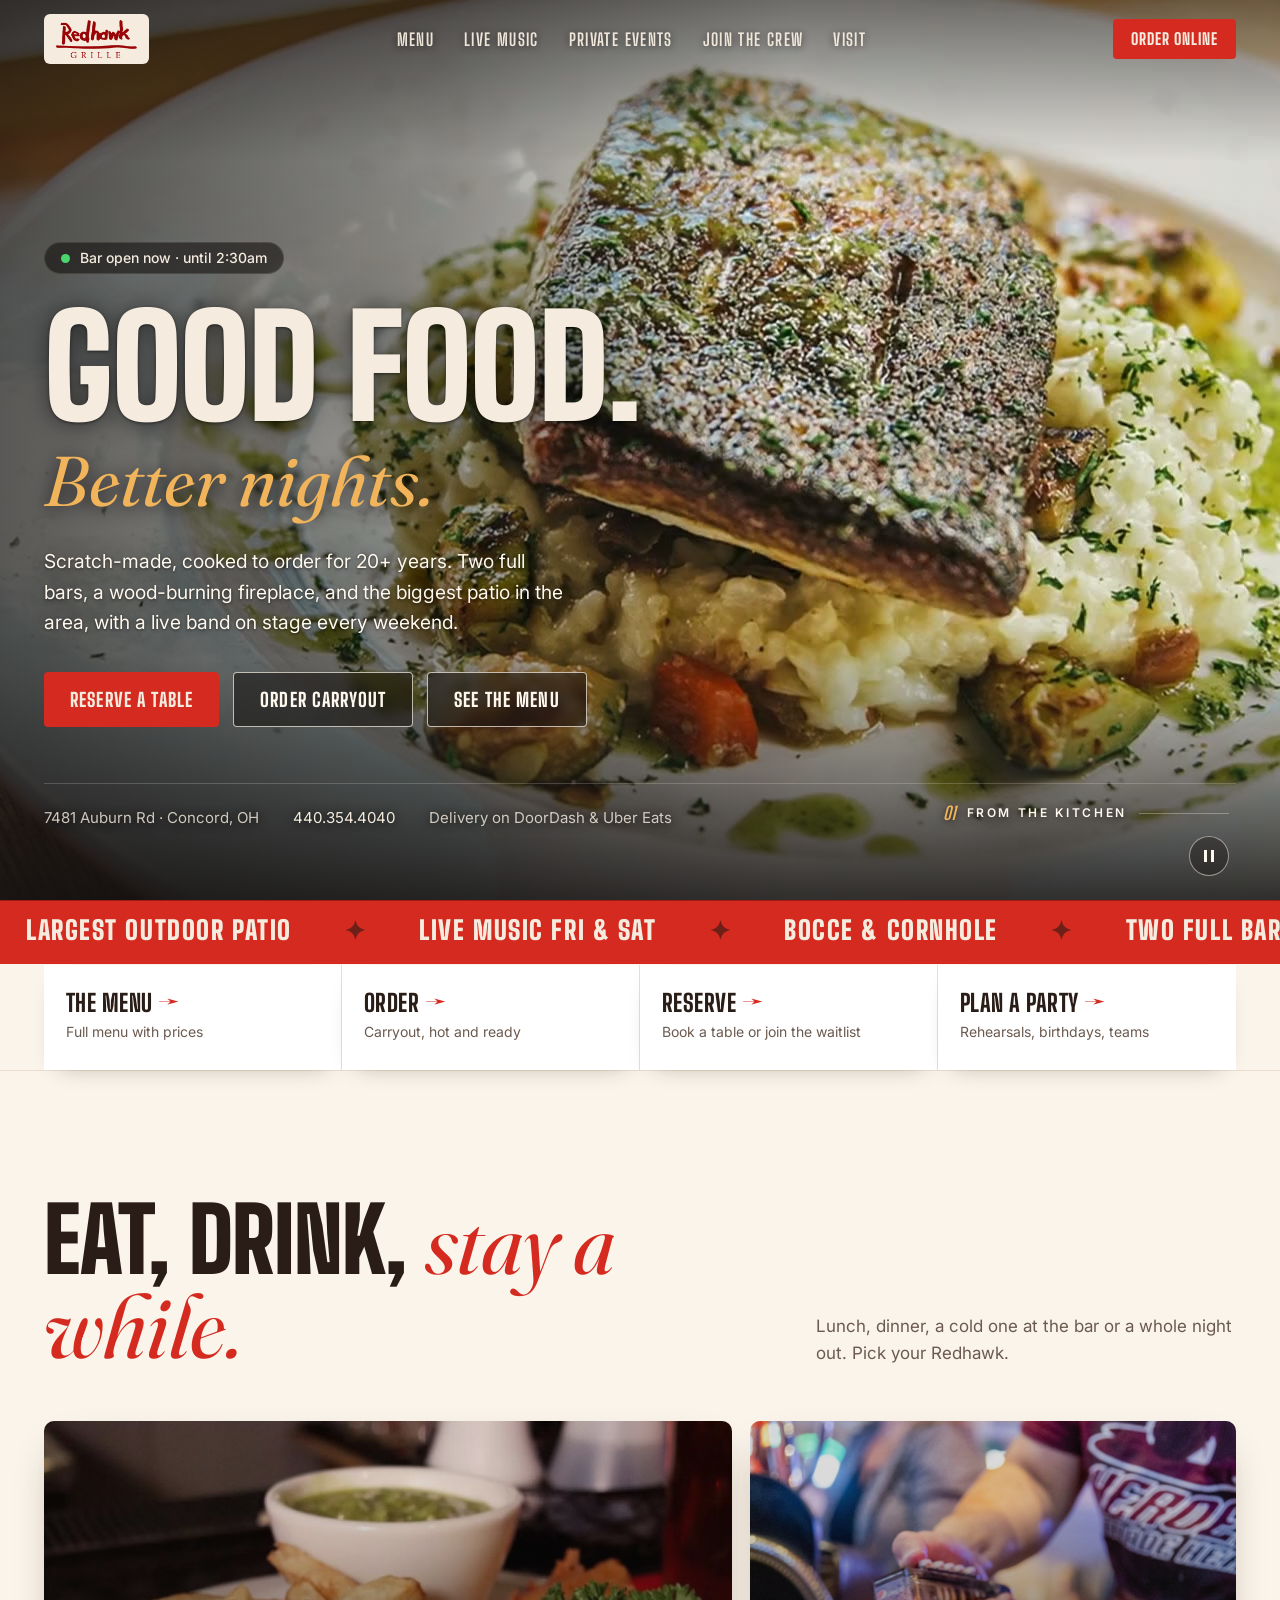
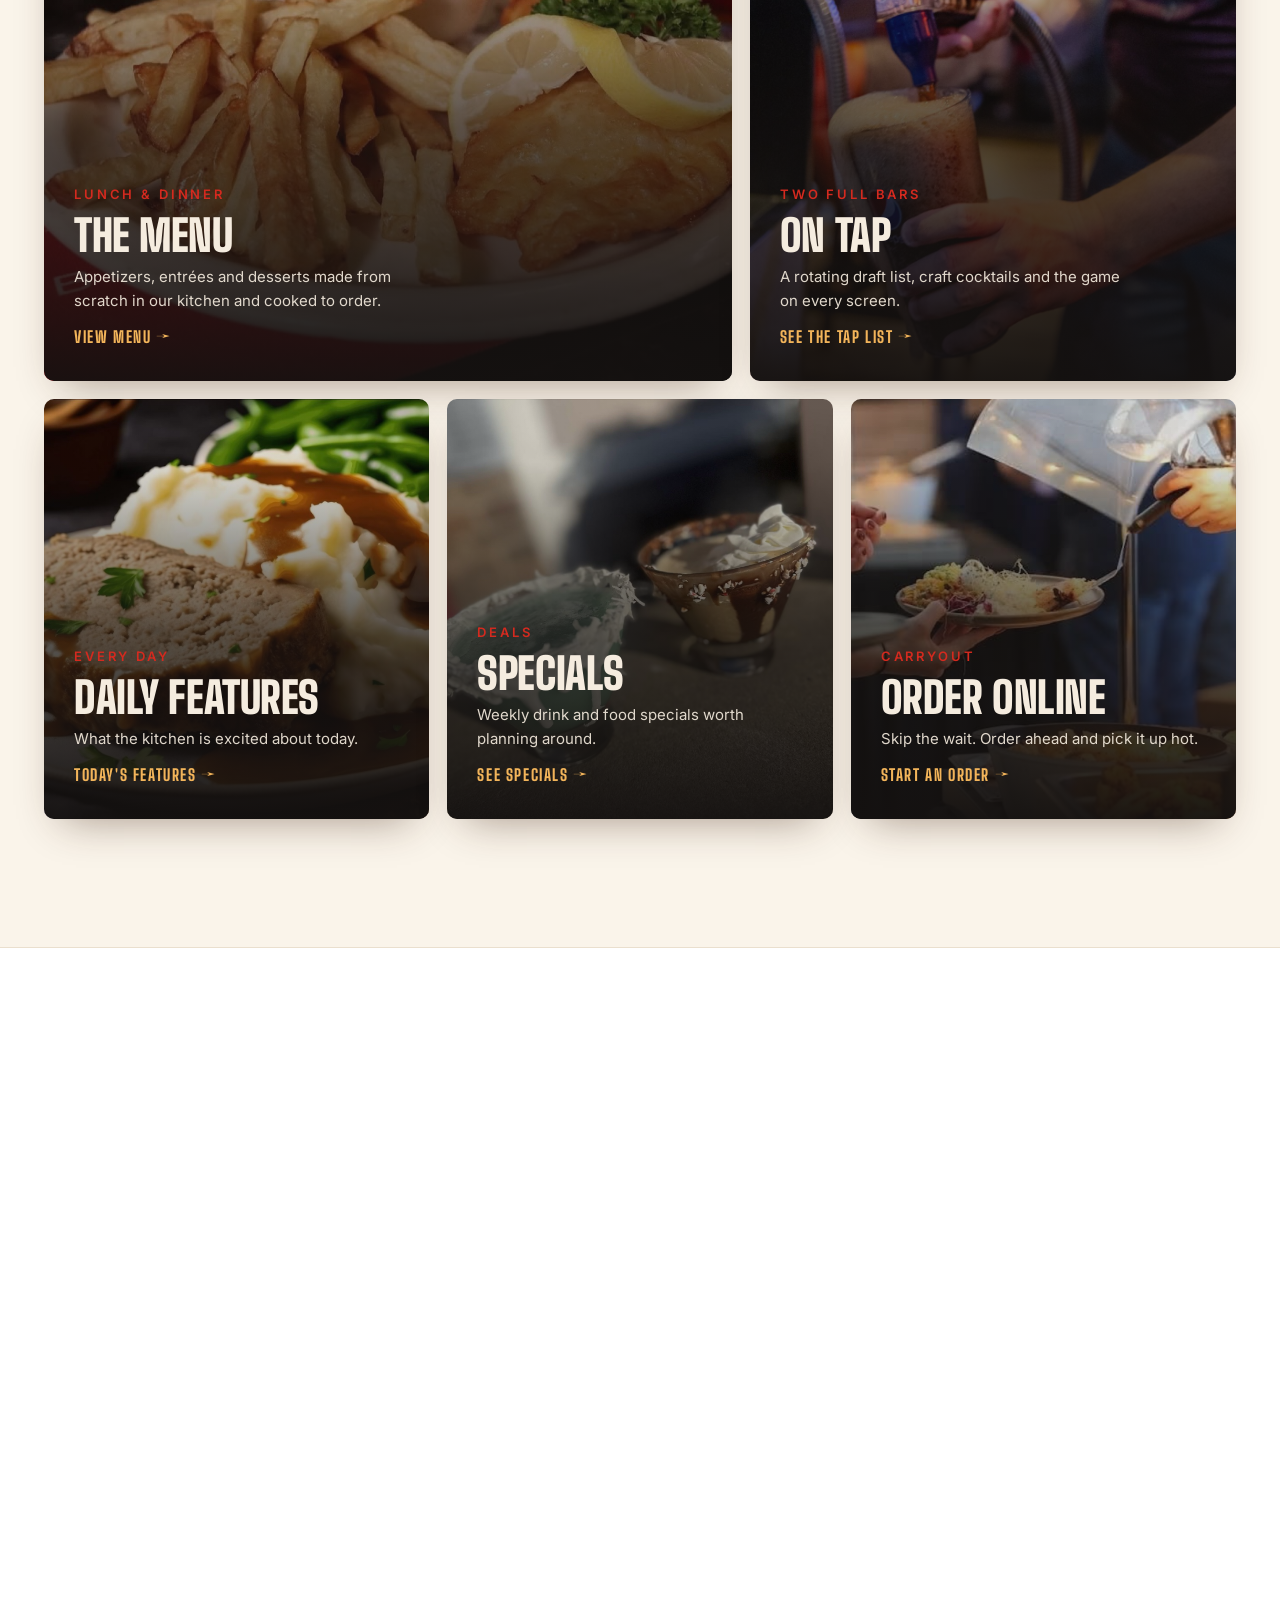
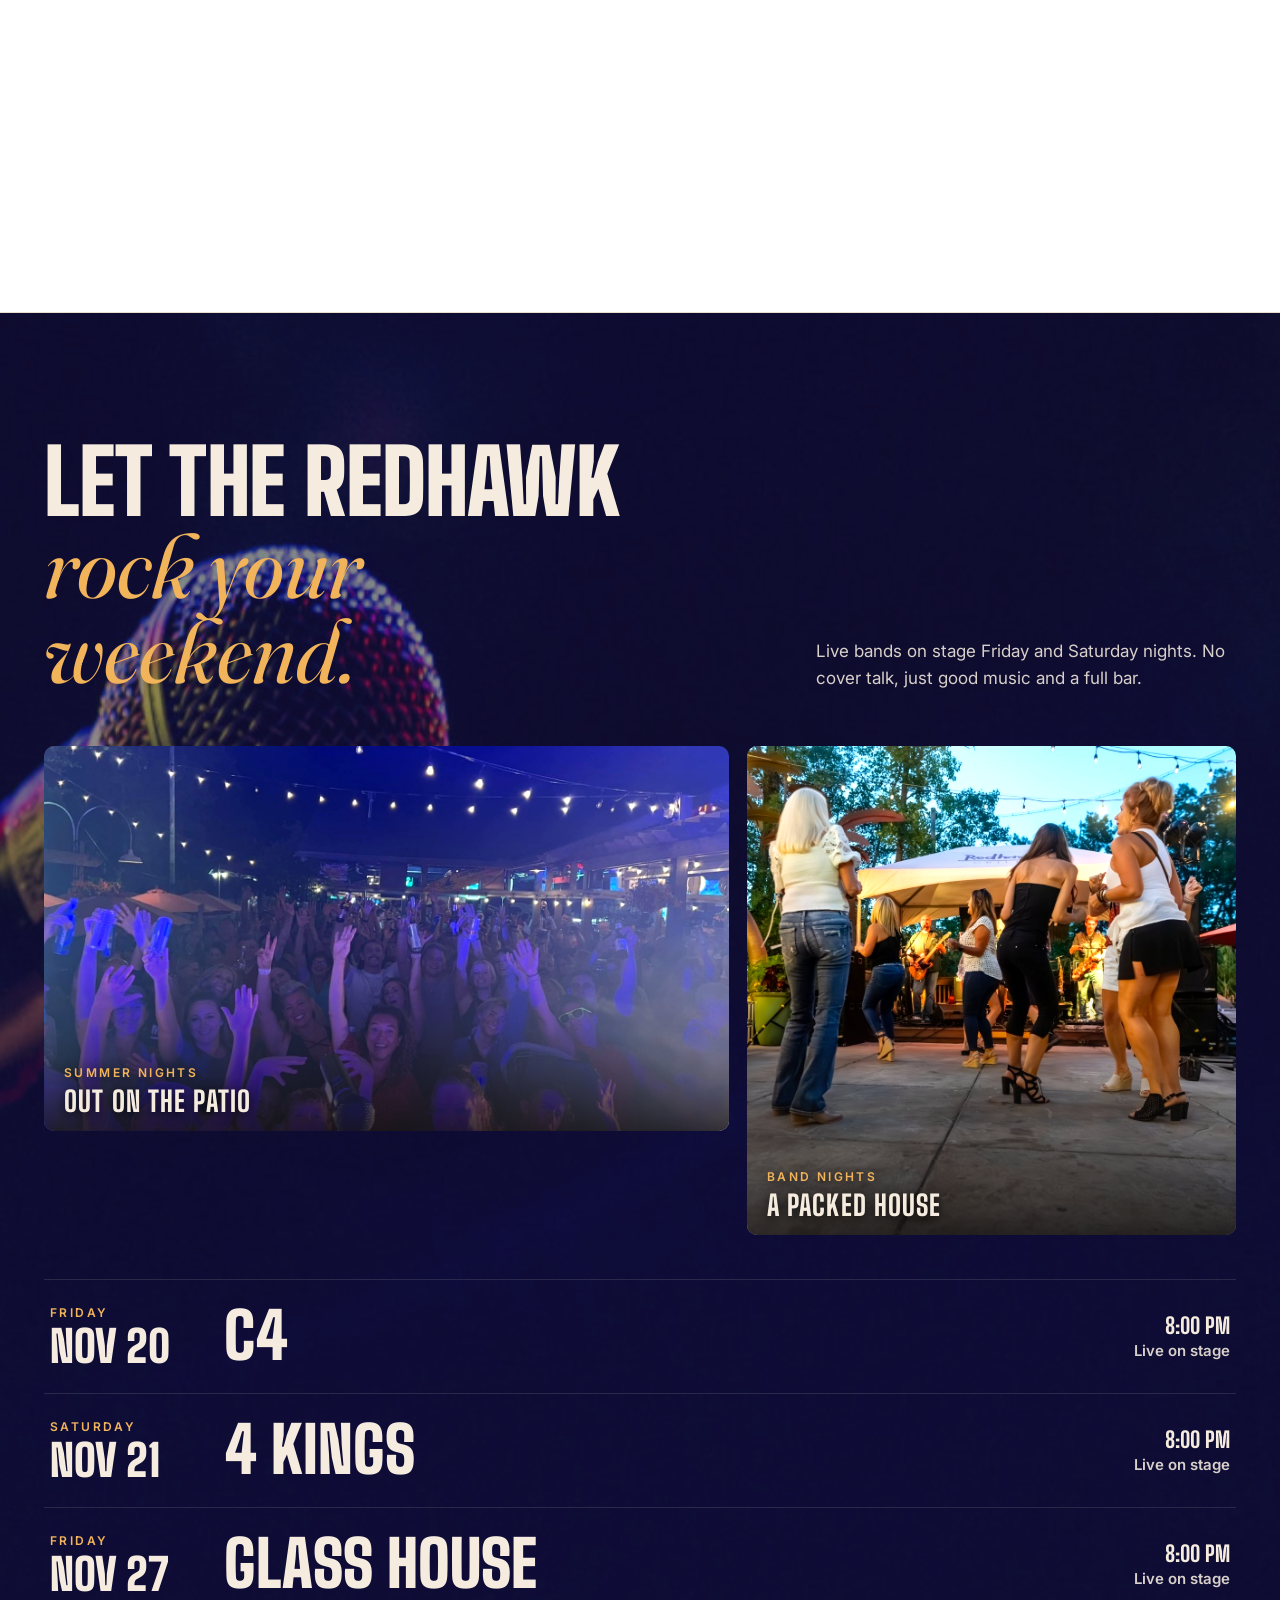
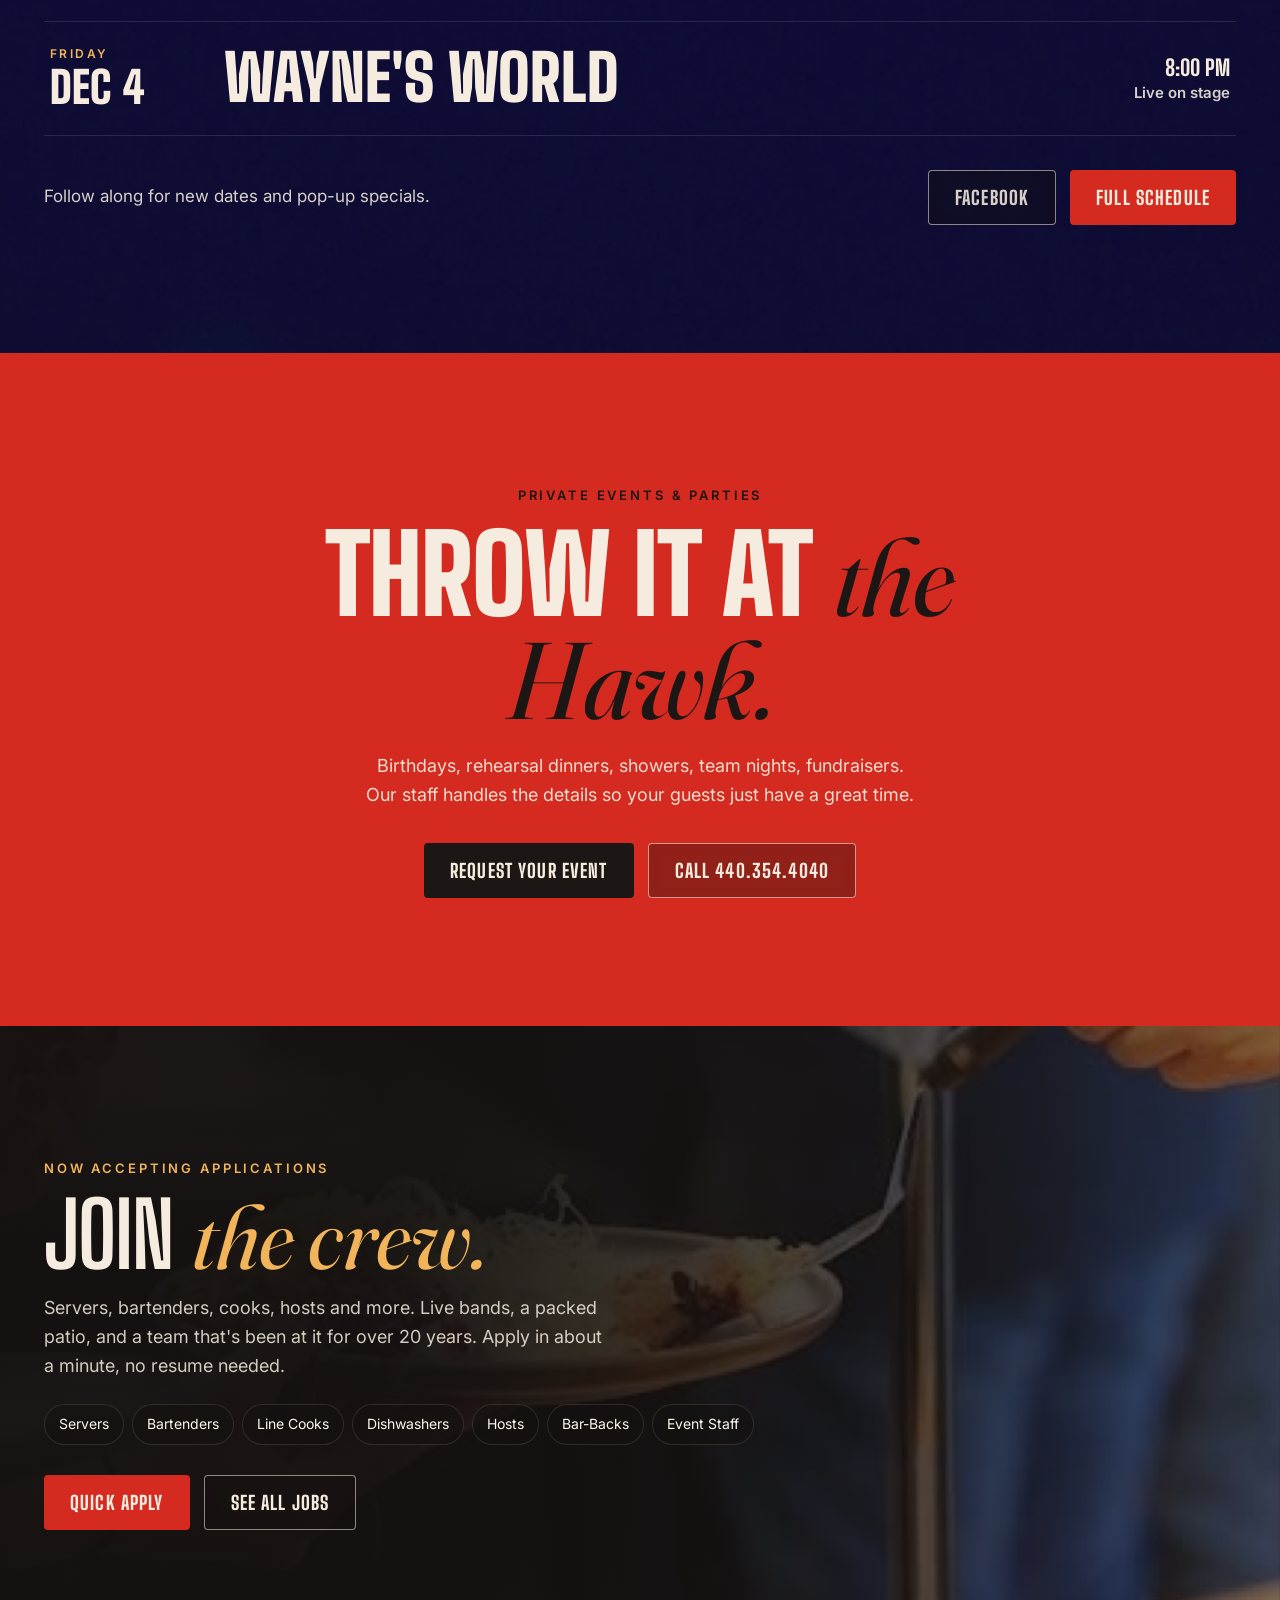
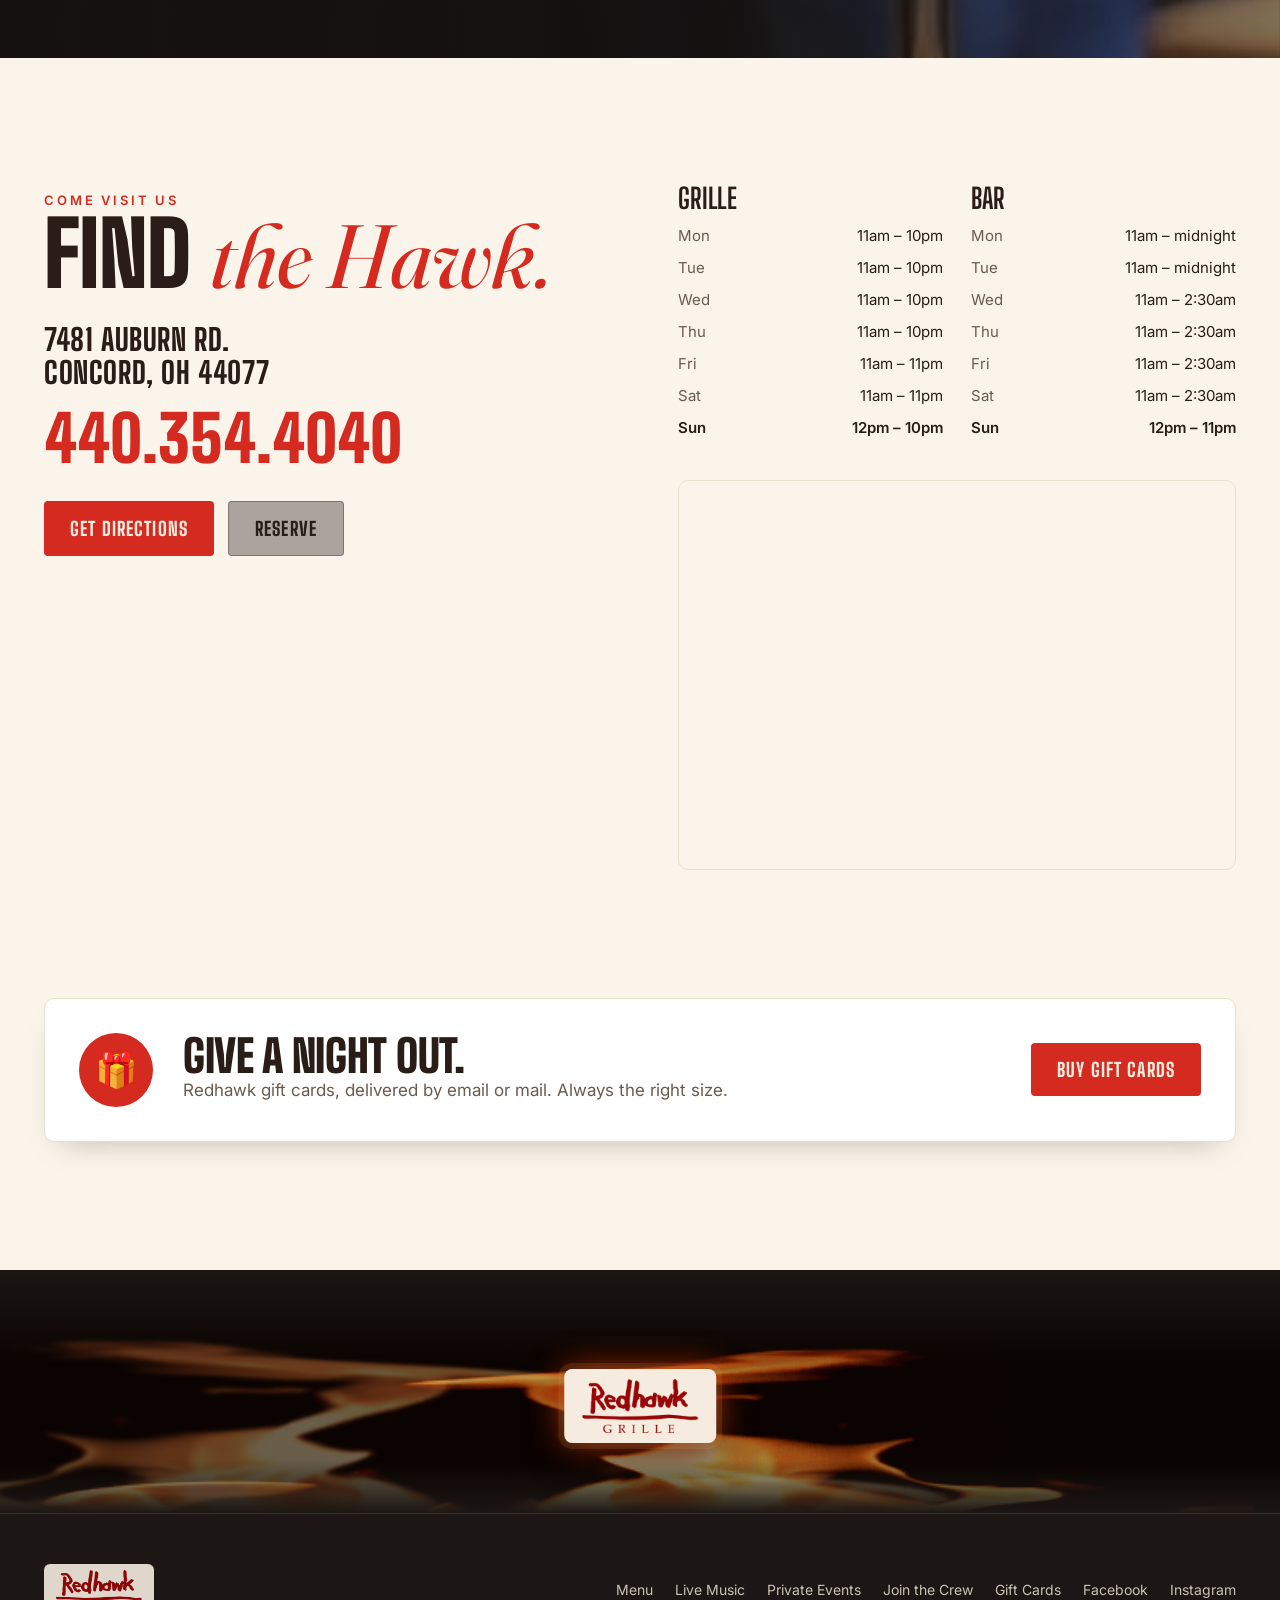
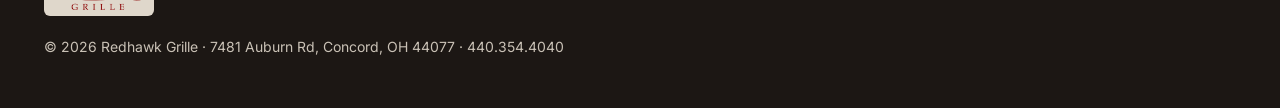
==== index.html @ 0170da3c "Redhawk Grille private review preview" ====
<!doctype html>
<html lang="en">
<head>
<meta charset="utf-8">
<meta name="viewport" content="width=device-width,initial-scale=1,viewport-fit=cover">
<title>Redhawk Grille | Restaurant, Bar &amp; Patio in Concord, OH</title>
<meta name="description" content="Redhawk Grille in Concord, Ohio: scratch-made food, two full-service bars, the area's largest outdoor patio, live music every weekend. Order online, reserve, or book your event. 440-354-4040.">
<meta name="robots" content="noindex,nofollow">
<link rel="preconnect" href="https://fonts.googleapis.com"><link rel="preconnect" href="https://fonts.gstatic.com" crossorigin>
<link href="https://fonts.googleapis.com/css2?family=Big+Shoulders+Display:wght@700;800;900&family=Fraunces:ital,opsz,wght@1,9..144,400;1,9..144,500&family=Inter:wght@400;500;600&display=swap" rel="stylesheet">
<script type="application/ld+json">
{"@context":"https://schema.org","@type":"Restaurant","name":"Redhawk Grille","telephone":"+1-440-354-4040","url":"https://www.redhawkgrille.com/","servesCuisine":"American","priceRange":"$$","acceptsReservations":"True",
"address":{"@type":"PostalAddress","streetAddress":"7481 Auburn Rd.","addressLocality":"Concord","addressRegion":"OH","postalCode":"44077","addressCountry":"US"},
"openingHoursSpecification":[
{"@type":"OpeningHoursSpecification","dayOfWeek":["Monday","Tuesday","Wednesday","Thursday"],"opens":"11:00","closes":"22:00"},
{"@type":"OpeningHoursSpecification","dayOfWeek":["Friday","Saturday"],"opens":"11:00","closes":"23:00"},
{"@type":"OpeningHoursSpecification","dayOfWeek":"Sunday","opens":"12:00","closes":"22:00"}],
"sameAs":["https://www.facebook.com/redhawkgrille"]}
</script>
<link rel="stylesheet" href="assets/site.css">
<link rel="stylesheet" href="assets/pages.css">
<link rel="canonical" href="https://www.redhawkgrille.com/">
</head>
<body>

<!-- SHARED:HEADER -->
<a class="skip" href="#main">Skip to content</a>
<header class="nav" id="nav"><div class="wrap">
  <a href="index.html" aria-label="Redhawk Grille home"><img src="assets/logo.png" alt="Redhawk Grille"></a>
  <ul><li><a href="menu.html">Menu</a></li><li><a href="index.html#music">Live Music</a></li><li><a href="private-events.html">Private Events</a></li><li><a href="careers.html">Join the Crew</a></li><li><a href="index.html#visit">Visit</a></li></ul>
  <a class="btn btn-p" href="https://oo.viguest.com/?siteName=redhawk">Order Online</a>
</div></header>
<!-- /SHARED:HEADER -->

<main id="main">
<section class="hero">
  <div class="hero-film" aria-hidden="true">
    <img class="hero-poster" src="assets/hero/hero-poster.jpg" alt="">
    <video id="heroFilm" muted loop playsinline autoplay preload="auto" poster="assets/hero/hero-poster.jpg">
      <source src="assets/hero/redhawk-hero.mp4" type="video/mp4">
    </video>
  </div>
  <div class="hero-shade" aria-hidden="true"></div>
  <div class="wrap">
    <div class="status" id="status"><b></b><span>Checking hours…</span></div>
    <h1>Good food. <em class="f">Better nights.</em></h1>
    <p class="lede">Scratch-made, cooked to order for 20+ years. Two full bars, a wood-burning fireplace, and the biggest patio in the area, with a live band on stage every weekend.</p>
    <div class="ctas">
      <a class="btn btn-p" href="https://www.yelp.com/reservations/redhawk-grille-painesville">Reserve a Table</a>
      <a class="btn btn-g" href="https://oo.viguest.com/?siteName=redhawk">Order Carryout</a>
      <a class="btn btn-g" href="menu.html">See the Menu</a>
    </div>
    <div class="hero-meta">
      <span>7481 Auburn Rd · Concord, OH</span>
      <a href="tel:4403544040">440.354.4040</a>
      <span>Delivery on DoorDash &amp; Uber Eats</span>
    </div>
  </div>
  <div class="hero-chapters" aria-hidden="true"><i id="chapNo">01</i><span id="chapTx">From the kitchen</span><b><em id="chapBar"></em></b></div>
  <button class="hero-pause" id="heroPause" type="button" aria-pressed="false" aria-label="Pause background video"><span></span></button>
</section>

<div class="marquee" aria-hidden="true"><div>
  <span>Largest Outdoor Patio</span><span class="d">✦</span><span>Live Music Fri &amp; Sat</span><span class="d">✦</span><span>Bocce &amp; Cornhole</span><span class="d">✦</span><span>Two Full Bars</span><span class="d">✦</span><span>Wood-Burning Fireplace</span><span class="d">✦</span><span>Bar Open Till 2:30am</span><span class="d">✦</span>
  <span>Largest Outdoor Patio</span><span class="d">✦</span><span>Live Music Fri &amp; Sat</span><span class="d">✦</span><span>Bocce &amp; Cornhole</span><span class="d">✦</span><span>Two Full Bars</span><span class="d">✦</span><span>Wood-Burning Fireplace</span><span class="d">✦</span><span>Bar Open Till 2:30am</span><span class="d">✦</span>
</div></div>

<nav class="dock light" aria-label="Quick choices"><div class="wrap">
  <a href="menu.html"><b>The Menu</b><span>Full menu with prices</span></a>
  <a href="https://oo.viguest.com/?siteName=redhawk"><b>Order</b><span>Carryout, hot and ready</span></a>
  <a href="https://www.yelp.com/reservations/redhawk-grille-painesville"><b>Reserve</b><span>Book a table or join the waitlist</span></a>
  <a href="private-events.html"><b>Plan a Party</b><span>Rehearsals, birthdays, teams</span></a>
</div></nav>

<section id="eat" class="light">
  <div class="wrap">
    <div class="head reveal">
      <h2>Eat, drink, <em class="f">stay a while.</em></h2>
      <p>Lunch, dinner, a cold one at the bar or a whole night out. Pick your Redhawk.</p>
    </div>
    <div class="grid">
      <a class="card c1 reveal" href="menu.html"><img src="assets/fb-fish-and-chips.jpg" alt="Fish and chips at Redhawk Grille" loading="lazy"><div class="in"><span class="eyebrow">Lunch &amp; Dinner</span><h3>The Menu</h3><p>Appetizers, entrées and desserts made from scratch in our kitchen and cooked to order.</p><span class="go">View menu →</span></div></a>
      <a class="card c2 reveal" href="https://www.redhawkgrille.com/tap-beer-list/"><img src="assets/rh-beer-pour.jpg" alt="A Redhawk server pouring a draft beer" loading="lazy"><div class="in"><span class="eyebrow">Two Full Bars</span><h3>On Tap</h3><p>A rotating draft list, craft cocktails and the game on every screen.</p><span class="go">See the tap list →</span></div></a>
      <a class="card c3 reveal" href="https://www.redhawkgrille.com/daily-features/"><img src="assets/fb-meatloaf.jpg" alt="Meatloaf with mashed potatoes, gravy and green beans" loading="lazy"><div class="in"><span class="eyebrow">Every Day</span><h3>Daily Features</h3><p>What the kitchen is excited about today.</p><span class="go">Today's features →</span></div></a>
      <a class="card c4 reveal" href="https://www.redhawkgrille.com/specials/"><img src="assets/fb-dessert-martinis.jpg" alt="Dessert martinis at Redhawk Grille" loading="lazy"><div class="in"><span class="eyebrow">Deals</span><h3>Specials</h3><p>Weekly drink and food specials worth planning around.</p><span class="go">See specials →</span></div></a>
      <a class="card c5 reveal" href="https://oo.viguest.com/?siteName=redhawk"><img src="assets/fb-plate-served.jpg" alt="Food being plated at Redhawk Grille" loading="lazy"><div class="in"><span class="eyebrow">Carryout</span><h3>Order Online</h3><p>Skip the wait. Order ahead and pick it up hot.</p><span class="go">Start an order →</span></div></a>
    </div>
  </div>
</section>

<section class="patio light">
  <div class="wrap">
    <div class="reveal">
      <span class="eyebrow">Out back</span>
      <h2>The patio <em class="f">everyone talks about.</em></h2>
      <p>Grab a table by the wood-burning fireplace, start a bocce match, lose at cornhole, and stay for the band. It's the largest outdoor patio in the area, and it's built for long nights.</p>
      <div class="feats">
        <div><strong>#1</strong><span>Largest patio around</span></div>
        <div><strong>2</strong><span>Full-service bars</span></div>
        <div><strong>20+</strong><span>Years in the community</span></div>
        <div><strong>2:30</strong><span>Bar open late, Wed–Sat</span></div>
      </div>
    </div>
    <div class="ph reveal"><img src="assets/rh-patio-day.jpg" alt="Guests on the Redhawk patio under the pergola and red umbrellas" loading="lazy"><span class="tag">The Patio</span></div>
  </div>
</section>

<section class="events" id="music">
  <div class="wrap">
    <div class="head reveal">
      <h2>Let the Redhawk <em class="f">rock your weekend.</em></h2>
      <p>Live bands on stage Friday and Saturday nights. No cover talk, just good music and a full bar.</p>
    </div>
    <div class="crowd reveal">
      <figure><img src="assets/rh-crowd-party.jpg" alt="A huge crowd cheering for the band on the Redhawk patio" loading="lazy"><figcaption><small>Summer nights</small>Out on the patio</figcaption></figure>
      <figure><img src="assets/rh-band-night.jpg" alt="Guests dancing to a live band on the Redhawk patio" loading="lazy"><figcaption><small>Band nights</small>A packed house</figcaption></figure>
    </div>
    <div class="ev reveal">
      <a href="https://www.redhawkgrille.com/event/c4-3/"><div class="dt"><small>Friday</small>Nov 20</div><div class="act">C4</div><div class="tm"><b>8:00 PM</b>Live on stage</div></a>
      <a href="https://www.redhawkgrille.com/event/4-kings-4/"><div class="dt"><small>Saturday</small>Nov 21</div><div class="act">4 Kings</div><div class="tm"><b>8:00 PM</b>Live on stage</div></a>
      <a href="https://www.redhawkgrille.com/event/glass-house/"><div class="dt"><small>Friday</small>Nov 27</div><div class="act">Glass House</div><div class="tm"><b>8:00 PM</b>Live on stage</div></a>
      <a href="https://www.redhawkgrille.com/events-specials/"><div class="dt"><small>Friday</small>Dec 4</div><div class="act">Wayne's World</div><div class="tm"><b>8:00 PM</b>Live on stage</div></a>
    </div>
    <div class="ev-foot reveal"><span>Follow along for new dates and pop-up specials.</span><div class="ctas"><a class="btn btn-g" href="https://www.facebook.com/redhawkgrille">Facebook</a><a class="btn btn-p" href="https://www.redhawkgrille.com/events-specials/">Full Schedule</a></div></div>
  </div>
</section>

<section class="book" id="book">
  <div class="wrap reveal">
    <span class="eyebrow">Private events &amp; parties</span>
    <h2>Throw it at <em class="f">the Hawk.</em></h2>
    <p>Birthdays, rehearsal dinners, showers, team nights, fundraisers. Our staff handles the details so your guests just have a great time.</p>
    <div class="ctas" style="justify-content:center">
      <a class="btn btn-p" href="private-events.html#request">Request Your Event</a>
      <a class="btn btn-g" href="tel:4403544040">Call 440.354.4040</a>
    </div>
  </div>
</section>

<section class="crew" id="crew">
  <img src="assets/fb-plate-served.jpg" alt="Redhawk kitchen crew plating food" loading="lazy">
  <div class="wrap reveal">
    <span class="eyebrow">Now accepting applications</span>
    <h2>Join <em class="f">the crew.</em></h2>
    <p>Servers, bartenders, cooks, hosts and more. Live bands, a packed patio, and a team that's been at it for over 20 years. Apply in about a minute, no resume needed.</p>
    <div class="rolechips"><span>Servers</span><span>Bartenders</span><span>Line Cooks</span><span>Dishwashers</span><span>Hosts</span><span>Bar-Backs</span><span>Event Staff</span></div>
    <div class="ctas"><a class="btn btn-p" href="careers.html#apply">Quick Apply</a><a class="btn btn-g" href="careers.html">See All Jobs</a></div>
  </div>
</section>

<section class="visit light" id="visit">
  <div class="wrap">
    <div class="reveal">
      <span class="eyebrow">Come visit us</span>
      <h2>Find <em class="f">the Hawk.</em></h2>
      <div class="addr">7481 Auburn Rd.<br>Concord, OH 44077</div>
      <a class="phone" href="tel:4403544040">440.354.4040</a>
      <div class="ctas"><a class="btn btn-p" href="https://www.google.com/maps/dir/?api=1&destination=7481+Auburn+Rd+Concord+OH+44077">Get Directions</a><a class="btn btn-g" href="https://www.yelp.com/reservations/redhawk-grille-painesville">Reserve</a></div>
    </div>
    <div class="reveal">
      <div class="hours">
        <div><h3>Grille</h3><dl id="hg"></dl></div>
        <div><h3>Bar</h3><dl id="hb"></dl></div>
      </div>
      <div class="map"><iframe title="Map to Redhawk Grille" loading="lazy" src="https://www.google.com/maps?q=7481+Auburn+Rd,+Concord,+OH+44077&output=embed"></iframe></div>
    </div>
  </div>
</section>

<section class="gift light">
  <div class="wrap"><div class="box reveal">
    <div class="ic" aria-hidden="true">🎁</div>
    <div><h3>Give a night out.</h3><p>Redhawk gift cards, delivered by email or mail. Always the right size.</p></div>
    <a class="btn btn-p" href="https://redhawkgrille.mygconline.com/">Buy Gift Cards</a>
  </div></div>
</section>
</main>

<div class="footfire" aria-hidden="true">
  <img class="fx-bed fx-bed-back" src="assets/effects/fire-motion-autostart.gif" alt="" loading="lazy">
  <img class="fx-bed" src="assets/effects/fire-motion-autostart.gif" alt="" loading="lazy">
  <div class="logo"><img src="assets/logo.png" alt=""></div>
</div>
<!-- SHARED:FOOTER -->
<footer><div class="wrap">
  <img src="assets/logo.png" alt="Redhawk Grille">
  <nav aria-label="Footer"><a href="menu.html">Menu</a><a href="index.html#music">Live Music</a><a href="private-events.html">Private Events</a><a href="careers.html">Join the Crew</a><a href="https://redhawkgrille.mygconline.com/">Gift Cards</a><a href="https://www.facebook.com/redhawkgrille">Facebook</a><a href="https://www.instagram.com/redhawkgrille/">Instagram</a></nav>
  <span>© <span id="yr"></span> Redhawk Grille · 7481 Auburn Rd, Concord, OH 44077 · <a href="tel:4403544040">440.354.4040</a></span>
</div></footer>
<nav class="sticky" aria-label="Quick actions">
  <a href="tel:4403544040">Call</a>
  <a href="https://oo.viguest.com/?siteName=redhawk">Order</a>
  <a href="https://www.yelp.com/reservations/redhawk-grille-painesville">Reserve</a>
</nav>
<!-- /SHARED:FOOTER -->

<script>window.HERO_CHAPTERS=[[0, "From the kitchen"], [2.63, "The koi pond"], [5.23, "The big patio"], [7.74, "Off the grill"], [10.59, "The dining room"], [12.67, "Band nights"]]</script>
<script>

// hours (from redhawkgrille.com/location). Index 0=Sun. [open,close] in decimal hours; close>24 = after midnight.
const days=['Sunday','Monday','Tuesday','Wednesday','Thursday','Friday','Saturday'];
const grille=[[12,22],[11,22],[11,22],[11,22],[11,22],[11,23],[11,23]];
const bar=[[12,23],[11,24],[11,24],[11,26.5],[11,26.5],[11,26.5],[11,26.5]];
const fmt=h=>{h=h%24;const m=Math.round((h%1)*60),hr=Math.floor(h),ap=hr>=12?'pm':'am',h12=hr%12||12;return h12+(m?':'+String(m).padStart(2,'0'):'')+ap};
function fill(id,t){const dl=document.getElementById(id),today=new Date().getDay();
  [1,2,3,4,5,6,0].forEach(d=>{const c=d===today?' class="today"':'';dl.insertAdjacentHTML('beforeend',`<dt${c}>${days[d].slice(0,3)}</dt><dd${c}>${fmt(t[d][0])} – ${t[d][1]===24?'midnight':fmt(t[d][1])}</dd>`)})}
fill('hg',grille);fill('hb',bar);
// live status in Concord, OH (America/New_York)
(function(){
  const now=new Date(new Date().toLocaleString('en-US',{timeZone:'America/New_York'}));
  const d=now.getDay(),h=now.getHours()+now.getMinutes()/60,prev=(d+6)%7;
  const st=document.getElementById('status'),txt=st.querySelector('span');
  const kitchenOpen=h>=grille[d][0]&&h<grille[d][1];
  const barOpen=(h>=bar[d][0]&&h<bar[d][1])||(bar[prev][1]>24&&h<bar[prev][1]-24);
  if(kitchenOpen){st.classList.add('open');txt.textContent='Open now · kitchen until '+fmt(grille[d][1])}
  else if(barOpen){st.classList.add('open');const c=h<bar[prev][1]-24?bar[prev][1]:bar[d][1];txt.textContent='Bar open now · until '+(c===24?'midnight':fmt(c))}
  else{const o=h<grille[d][0]?grille[d][0]:grille[(d+1)%7][0];txt.textContent='Closed now · opens '+(h<grille[d][0]?'today ':'tomorrow ')+'at '+fmt(o)}
})();


// hero film: fade in on real playback, chapters, pause, offscreen pause, Safari retries
(function(){
  const v=document.getElementById('heroFilm');if(!v)return;
  const btn=document.getElementById('heroPause'),no=document.getElementById('chapNo'),tx=document.getElementById('chapTx'),bar=document.getElementById('chapBar');
  const CH=window.HERO_CHAPTERS||[[0,'From the kitchen']];
  const rm=matchMedia('(prefers-reduced-motion: reduce)').matches;let userPaused=rm,last=-1;
  v.addEventListener('playing',()=>v.classList.add('playing'));
  const tryPlay=()=>{if(!userPaused&&v.paused){const p=v.play();p&&p.catch(()=>{})}};
  if(rm){v.removeAttribute('autoplay');v.pause();btn.setAttribute('aria-pressed','true')}
  v.addEventListener('canplay',tryPlay);document.addEventListener('visibilitychange',tryPlay);addEventListener('focus',tryPlay);
  addEventListener('pointerdown',e=>{if(!e.target.closest('.hero-pause'))tryPlay()},{once:true});
  btn.addEventListener('click',()=>{userPaused=!v.paused;if(userPaused){v.pause()}else{v.style.display='block';v.play().catch(()=>{})}btn.setAttribute('aria-pressed',userPaused);btn.setAttribute('aria-label',userPaused?'Play background video':'Pause background video')});
  if('IntersectionObserver' in window)new IntersectionObserver(es=>es.forEach(e=>{e.isIntersecting?tryPlay():v.pause()}),{threshold:.1}).observe(v);
  v.addEventListener('timeupdate',()=>{const t=v.currentTime;let i=0;CH.forEach((c,k)=>{if(t>=c[0])i=k});
    const s=CH[i][0],e=(CH[i+1]||[v.duration||t+1])[0];bar.style.width=Math.min(100,(t-s)/(e-s)*100)+'%';
    if(i!==last){last=i;tx.style.opacity=0;setTimeout(()=>{no.textContent=String(i+1).padStart(2,'0');tx.textContent=CH[i][1];tx.style.opacity=1},350)}});
})();
</script>
<script src="assets/site.js"></script>
</body>
</html>
---- assets/site.css ----
:root{--char:#141110;--char-2:#1e1917;--ember:#d42a1f;--ember-deep:#9e1a12;--glow:#f2b45a;--cream:#f5ecdf;--smoke:#a79d92;--line:rgba(245,236,223,.12);
--display:"Big Shoulders Display",Impact,sans-serif;--accent:"Fraunces",Georgia,serif;--body:"Inter",system-ui,sans-serif;--pad:clamp(72px,10vw,140px)}
*{box-sizing:border-box;margin:0;padding:0}
html{scroll-behavior:smooth}
body{background:var(--char);color:var(--cream);font:400 17px/1.6 var(--body);-webkit-font-smoothing:antialiased;overflow-x:hidden}
img{display:block;max-width:100%}
a{color:inherit}
.wrap{max-width:1240px;margin:0 auto;padding:0 24px}
h1,h2,h3{font-family:var(--display);text-transform:uppercase;line-height:.92;letter-spacing:-.01em}
em.f{font-family:var(--accent);font-style:italic;font-weight:400;text-transform:none;letter-spacing:0;color:var(--glow)}
.eyebrow{font:600 13px/1 var(--body);letter-spacing:.22em;text-transform:uppercase;color:var(--glow)}
.btn{display:inline-flex;align-items:center;gap:10px;font:800 19px/1 var(--display);letter-spacing:.06em;text-transform:uppercase;text-decoration:none;padding:17px 26px;border-radius:4px;transition:transform .2s,background .2s,border-color .2s}
.btn:hover{transform:translateY(-2px)}
.btn-p{background:var(--ember);color:var(--cream)}.btn-p:hover{background:var(--ember-deep)}
.btn-g{border:1.5px solid rgba(245,236,223,.55);background:rgba(20,17,16,.35);backdrop-filter:blur(6px);-webkit-backdrop-filter:blur(6px)}.btn-g:hover{border-color:var(--glow);color:var(--glow)}

/* nav */
.nav{position:fixed;inset:0 0 auto;z-index:50;padding-top:env(safe-area-inset-top);transition:background .3s,backdrop-filter .3s}
.nav.solid{background:rgba(20,17,16,.86);backdrop-filter:blur(12px);border-bottom:1px solid var(--line)}
.nav .wrap{display:flex;align-items:center;justify-content:space-between;height:78px}
.nav img{height:46px;width:auto}
.nav a:first-child img,footer img{background:var(--cream);padding:6px 12px;border-radius:6px;box-sizing:content-box;height:38px}
.nav ul{display:flex;gap:30px;list-style:none;font:700 17px/1 var(--display);letter-spacing:.08em;text-transform:uppercase}
.nav ul a{text-decoration:none;opacity:.95;text-shadow:0 1px 8px rgba(0,0,0,.6)}.nav ul a:hover{opacity:1;color:var(--glow)}
.nav .btn{padding:12px 18px;font-size:16px}
.nav .call{display:none}
@media(max-width:900px){.nav ul{display:none}.nav .call{display:inline-flex}}

/* hero */
.hero{position:relative;min-height:100svh;display:grid;align-items:end;padding:140px 0 70px;overflow:hidden}
.hero-bg{position:absolute;inset:0;background:url(redhawk-1.jpg) center 40%/cover;transform:scale(1.08);animation:drift 22s ease-in-out infinite alternate}
.hero-bg::after{content:"";position:absolute;inset:0;background:linear-gradient(90deg,rgba(20,17,16,.96) 0%,rgba(20,17,16,.78) 45%,rgba(20,17,16,.25) 100%),linear-gradient(0deg,var(--char) 0%,transparent 40%)}
@keyframes drift{to{transform:scale(1.16) translate(-2%,-1%)}}
.hero .wrap{position:relative;width:100%}
.status{display:inline-flex;align-items:center;gap:10px;background:rgba(20,17,16,.6);border:1px solid var(--line);border-radius:999px;padding:8px 16px;font:500 14px/1 var(--body);margin-bottom:28px}
.status b{width:9px;height:9px;border-radius:50%;background:var(--smoke)}
.status.open b{background:#4ad66d;box-shadow:0 0 0 0 rgba(74,214,109,.6);animation:pulse 2s infinite}
@keyframes pulse{70%{box-shadow:0 0 0 10px rgba(74,214,109,0)}100%{box-shadow:0 0 0 0 rgba(74,214,109,0)}}
.hero h1{font-size:clamp(64px,11vw,168px);font-weight:900;max-width:10ch}
.hero h1 em.f{display:block;font-size:.5em;line-height:1.1;margin-top:.15em}
.hero p.lede{max-width:520px;font-size:clamp(17px,1.5vw,20px);color:rgba(245,236,223,.85);margin:26px 0 34px}
.ctas{display:flex;flex-wrap:wrap;gap:14px}
.hero-meta{display:flex;flex-wrap:wrap;gap:12px 34px;margin-top:56px;padding-top:22px;border-top:1px solid var(--line);font-size:15px;color:var(--smoke)}
.hero-meta a{text-decoration:none;color:var(--cream)}.hero-meta a:hover{color:var(--glow)}

/* marquee */
.marquee{background:var(--ember);overflow:hidden;white-space:nowrap;padding:16px 0;border-block:1px solid var(--ember-deep)}
.marquee div{display:inline-block;animation:scroll 32s linear infinite;font:900 26px/1 var(--display);letter-spacing:.06em;text-transform:uppercase}
.marquee span{margin:0 26px}.marquee span.d{color:var(--char);opacity:.55}
@keyframes scroll{to{transform:translateX(-50%)}}

/* experiences */
section{padding:var(--pad) 0;scroll-margin-top:80px}
.head{display:flex;justify-content:space-between;align-items:end;gap:30px;flex-wrap:wrap;margin-bottom:54px}
.head h2{font-size:clamp(48px,7vw,104px);font-weight:900;max-width:13ch}
.head p{max-width:420px;color:var(--smoke)}
.grid{display:grid;grid-template-columns:repeat(12,1fr);gap:18px}
.card{position:relative;border-radius:10px;overflow:hidden;min-height:420px;display:flex;align-items:end;text-decoration:none;isolation:isolate}
.card img{position:absolute;inset:0;width:100%;height:100%;object-fit:cover;z-index:-2;transition:transform .8s cubic-bezier(.2,.7,.2,1)}
.card::before{content:"";position:absolute;inset:0;z-index:-1;background:linear-gradient(0deg,rgba(20,17,16,.97) 0%,rgba(20,17,16,.7) 45%,rgba(20,17,16,.15) 85%)}
.card:hover img{transform:scale(1.06)}
.card .in{padding:30px}
.card h3{font-size:clamp(34px,3.4vw,50px);font-weight:900;margin:8px 0 10px}
.card p{color:rgba(245,236,223,.8);font-size:15px;max-width:38ch}
.card .go{display:inline-block;margin-top:16px;font:800 16px/1 var(--display);letter-spacing:.1em;text-transform:uppercase;color:var(--glow)}
.c1{grid-column:span 7;min-height:560px}.c2{grid-column:span 5;min-height:560px}.c3{grid-column:span 4}.c4{grid-column:span 4}.c5{grid-column:span 4}
@media(max-width:900px){.c1,.c2,.c3,.c4,.c5{grid-column:span 12;min-height:380px}}

/* patio feature */
.patio{background:var(--char-2);border-block:1px solid var(--line)}
.patio .wrap{display:grid;grid-template-columns:1.05fr 1fr;gap:clamp(36px,6vw,90px);align-items:center}
.patio h2{font-size:clamp(52px,7.5vw,112px);font-weight:900}
.patio p{color:var(--smoke);margin:24px 0 34px;max-width:46ch}
.feats{display:grid;grid-template-columns:1fr 1fr;gap:1px;background:var(--line);border:1px solid var(--line);border-radius:10px;overflow:hidden}
.feats div{background:var(--char-2);padding:28px 24px}
.feats strong{display:block;font:900 clamp(40px,4vw,60px)/1 var(--display);color:var(--ember)}
.feats span{font-size:14px;color:var(--smoke);letter-spacing:.04em}
.ph{position:relative;aspect-ratio:4/5;border-radius:10px;overflow:hidden}
.ph img{width:100%;height:100%;object-fit:cover}
.ph .tag{position:absolute;left:18px;bottom:18px;background:var(--char);border:1px solid var(--line);padding:10px 14px;border-radius:4px;font:700 15px/1 var(--display);letter-spacing:.1em;text-transform:uppercase}
@media(max-width:900px){.patio .wrap{grid-template-columns:1fr}.ph{aspect-ratio:4/3}}

/* events */
.events{position:relative;overflow:hidden}
.events::before{content:"";position:absolute;inset:0;background:url(events-bg.jpg) center/cover;opacity:.35;z-index:-1}
.events{isolation:isolate}
.ev{border-top:1px solid var(--line)}
.ev a{display:grid;grid-template-columns:150px 1fr auto;align-items:center;gap:24px;padding:26px 6px;border-bottom:1px solid var(--line);text-decoration:none;transition:background .25s,padding .25s}
.ev a:hover{background:rgba(212,42,31,.12);padding-left:18px}
.ev .dt{font:900 44px/.9 var(--display);text-transform:uppercase}
.ev .dt small{display:block;font:600 12px/1 var(--body);letter-spacing:.2em;color:var(--glow);margin-bottom:8px}
.ev .act{font:900 clamp(36px,5vw,72px)/.95 var(--display);text-transform:uppercase}
.ev .tm{font:600 15px/1 var(--body);color:var(--smoke);text-align:right}
.ev .tm b{display:block;color:var(--cream);font:800 22px/1 var(--display);margin-bottom:6px}
@media(max-width:640px){.ev a{grid-template-columns:90px 1fr;gap:14px}.ev .dt{font-size:32px}.ev .tm{display:none}}
.ev-foot{display:flex;justify-content:space-between;align-items:center;flex-wrap:wrap;gap:16px;margin-top:34px;color:var(--smoke)}

.crowd{display:grid;grid-template-columns:1.4fr 1fr;gap:18px;margin:0 0 44px}
.crowd figure{position:relative;border-radius:10px;overflow:hidden;aspect-ratio:16/9;margin:0}
.crowd figure:last-child{aspect-ratio:auto}
.crowd img{width:100%;height:100%;object-fit:cover;filter:saturate(1.05) contrast(1.05)}
.crowd figure::after{content:"";position:absolute;inset:0;z-index:1;background:linear-gradient(0deg,rgba(20,17,16,.95) 0%,rgba(20,17,16,.6) 30%,transparent 65%)}
.crowd figcaption{text-shadow:0 2px 12px rgba(0,0,0,.9)}
.crowd figcaption{position:absolute;left:20px;bottom:16px;z-index:2;font:800 clamp(22px,2.2vw,30px)/1 var(--display);text-transform:uppercase;letter-spacing:.04em}
.crowd figcaption small{display:block;font:600 12px/1 var(--body);letter-spacing:.2em;color:var(--glow);margin-bottom:8px}
@media(max-width:760px){.crowd{grid-template-columns:1fr}.crowd figure:last-child{aspect-ratio:16/10}}
/* private events band */
.book{background:var(--ember);color:var(--cream);text-align:center}
.book h2{font-size:clamp(52px,8.5vw,128px);font-weight:900;max-width:14ch;margin:16px auto 22px}
.book h2 em.f{color:var(--char)}
.book p{max-width:560px;margin:0 auto 34px;font-size:18px;opacity:.92}
.book .eyebrow{color:var(--char)}
.book .btn-p{background:var(--char)}.book .btn-p:hover{background:#000}
.book .btn-g{border-color:rgba(245,236,223,.6)}.book .btn-g:hover{color:var(--char);border-color:var(--char)}

/* visit */
.visit .wrap{display:grid;grid-template-columns:1fr 1fr;gap:clamp(36px,6vw,90px)}
.visit h2{font-size:clamp(52px,7vw,104px);font-weight:900;margin-bottom:26px}
.addr{font:800 30px/1.1 var(--display);text-transform:uppercase;letter-spacing:.02em}
.phone{display:inline-block;font:900 clamp(44px,5vw,64px)/1 var(--display);color:var(--ember);text-decoration:none;margin:18px 0 30px}
.hours{display:grid;grid-template-columns:1fr 1fr;gap:28px}
.hours h3{font-size:28px;color:var(--glow);margin-bottom:12px}
.hours dl{display:grid;grid-template-columns:auto 1fr;gap:8px 16px;font-size:15px}
.hours dt{color:var(--smoke)}.hours dd{text-align:right}
.hours .today{color:var(--cream);font-weight:600}
.map{border-radius:10px;overflow:hidden;border:1px solid var(--line);min-height:380px;margin-top:40px}
.map iframe{width:100%;height:100%;min-height:380px;border:0;filter:grayscale(1) invert(.9) contrast(.9)}
@media(max-width:900px){.visit .wrap{grid-template-columns:1fr}.hours{grid-template-columns:1fr}}

/* gift */
.gift{padding:0 0 var(--pad)}
.gift .box{display:grid;grid-template-columns:auto 1fr auto;gap:30px;align-items:center;background:var(--char-2);border:1px solid var(--line);border-radius:10px;padding:34px}
.gift .ic{width:74px;height:74px;border-radius:50%;background:var(--ember);display:grid;place-items:center;font-size:34px}
.gift h3{font-size:clamp(32px,3.5vw,46px);font-weight:900}
.gift p{color:var(--smoke)}
@media(max-width:760px){.gift .box{grid-template-columns:1fr;text-align:left}}

footer{border-top:1px solid var(--line);padding:50px 0 calc(50px + env(safe-area-inset-bottom));color:var(--smoke);font-size:14px}
footer .wrap{display:flex;justify-content:space-between;align-items:center;flex-wrap:wrap;gap:20px}
footer img{height:40px;width:auto;opacity:.9}
footer nav{display:flex;gap:22px;flex-wrap:wrap}
footer a{text-decoration:none}footer a:hover{color:var(--glow)}

/* mobile sticky bar */
.sticky{display:none}
@media(max-width:760px){
 .hero-meta{color:var(--cream);margin-top:24px!important;gap:6px 20px}
 .hero{padding-top:104px}
 .hero h1{font-size:60px}
 .status{margin-bottom:18px}
 .hero p.lede{margin:18px 0 24px;font-size:16px}
 .ctas .btn{padding:15px 22px}
 .hero-meta span:last-child{display:none}
 .hero{padding-bottom:calc(110px + env(safe-area-inset-bottom))}
 .sticky{display:grid;grid-template-columns:1fr 1fr 1fr;position:fixed;left:0;right:0;bottom:0;z-index:60;background:var(--char);border-top:1px solid var(--line);padding-bottom:env(safe-area-inset-bottom)}
 .sticky a{padding:15px 4px;text-align:center;font:800 15px/1 var(--display);letter-spacing:.08em;text-transform:uppercase;text-decoration:none}
 .sticky a:nth-child(2){background:var(--ember)}
 footer{padding-bottom:calc(110px + env(safe-area-inset-bottom))}
}

/* REAL SMOKE + FIRE (ported from Chasin Tailz V6: licensed Mixkit footage as autostart GIF plates, screen-blended; Safari/low-power proof) */
.hero{isolation:isolate}
.hero .wrap{z-index:6}
.hero h1,.hero p.lede,.status{position:relative;z-index:6}
.hero .ctas,.hero-meta{position:relative;z-index:12}
.fx-smoke{position:absolute;z-index:3;inset:0;overflow:hidden;pointer-events:none;mix-blend-mode:screen;opacity:.5;-webkit-mask-image:radial-gradient(ellipse 45% 65% at 70% 50%,#000 0,rgba(0,0,0,.5) 55%,transparent 100%);mask-image:radial-gradient(ellipse 45% 65% at 70% 50%,#000 0,rgba(0,0,0,.5) 55%,transparent 100%)}
.fx-smoke img{position:absolute;display:block;pointer-events:none;mix-blend-mode:screen}
.fx-plate{width:118%;height:118%;object-fit:cover}
.fx-plate-a{inset:-10% -8% -8% -10%;opacity:.34;filter:contrast(1.22) brightness(1.32);animation:fx-roll-a 18s ease-in-out -3s infinite alternate}
.fx-plate-b{inset:-3% -18% -14% 0;opacity:.24;filter:contrast(1.14) brightness(1.24) blur(2.4px);transform:scaleX(-1);animation:fx-roll-b 13s ease-in-out -7s infinite alternate}
.fx-wisp{width:34%;height:38%;object-fit:contain;opacity:.28;transform-origin:50% 82%}
.fx-wisp-1{left:5%;top:44%;opacity:.36;filter:contrast(1.27) brightness(1.44) blur(.35px);animation:fx-rise-a 8.8s ease-in-out -1.3s infinite alternate}
.fx-wisp-2{left:29%;top:18%;width:27%;opacity:.16;filter:brightness(1.16) blur(4px);animation:fx-rise-b 15.8s ease-in-out -5.1s infinite alternate}
.fx-wisp-3{right:19%;top:37%;width:31%;opacity:.26;filter:contrast(1.14) brightness(1.3) blur(1.8px);animation:fx-rise-a 11.6s ease-in-out -6.7s infinite alternate}
.fx-wisp-4{right:1%;top:8%;width:38%;height:43%;opacity:.34;filter:contrast(1.25) brightness(1.42) blur(.45px);animation:fx-rise-b 9.2s ease-in-out -2.8s infinite alternate}
@keyframes fx-roll-a{0%{transform:translate3d(-7%,5%,0) scale(1.05)}100%{transform:translate3d(6%,-7%,0) scale(1.17)}}
@keyframes fx-roll-b{0%{transform:translate3d(8%,8%,0) scaleX(-1) scale(1.08)}100%{transform:translate3d(-9%,-9%,0) scaleX(-1) scale(1.2)}}
@keyframes fx-rise-a{0%{transform:translate3d(-5%,8%,0) scale(.88) rotate(-3deg);opacity:.18}48%{opacity:.4}100%{transform:translate3d(12%,-18%,0) scale(1.14) rotate(4deg);opacity:.26}}
@keyframes fx-rise-b{0%{transform:translate3d(7%,10%,0) scaleX(-1) scale(.9) rotate(3deg);opacity:.2}52%{opacity:.42}100%{transform:translate3d(-10%,-20%,0) scaleX(-1) scale(1.17) rotate(-5deg);opacity:.24}}
/* fireplace bed along the bottom of the hero */
.fx-fire{position:absolute;z-index:4;left:0;right:0;bottom:0;height:220px;overflow:hidden;pointer-events:none;background:linear-gradient(180deg,transparent 0 10%,rgba(20,4,0,.35) 50%,#140300 100%)}
.fx-fire::after{content:"";position:absolute;z-index:5;left:0;right:0;bottom:-16px;height:60px;background:linear-gradient(180deg,rgba(255,89,20,.6),rgba(58,3,0,.92));filter:blur(13px)}
.fx-fire img{position:absolute;display:block;pointer-events:none;mix-blend-mode:screen}
.fx-bed{object-fit:cover;object-position:50% 67%;inset:-12% -2% -10%;width:104%;height:142%;opacity:.62;filter:saturate(1.24) contrast(1.16)}
.fx-bed-back{inset:-24% -18% -4%;width:136%;height:154%;opacity:.48;filter:saturate(1.08) brightness(.82) blur(1.8px);transform:scaleX(-1)}
.fx-tower{bottom:-5%;width:44%;height:182%;object-fit:cover;object-position:50% 72%;opacity:.9;filter:saturate(1.18) contrast(1.14) brightness(.96) drop-shadow(0 -16px 24px rgba(255,70,12,.5));-webkit-mask-image:linear-gradient(90deg,transparent 0,#000 12% 88%,transparent 100%);mask-image:linear-gradient(90deg,transparent 0,#000 12% 88%,transparent 100%)}
.fx-tower-l{left:-6%;transform:scaleX(-1)}.fx-tower-c{left:28%;width:46%;height:196%}.fx-tower-r{right:-7%}
.hero{padding-bottom:70px}
.fx-fire{-webkit-mask-image:linear-gradient(180deg,transparent 0,#000 38%);mask-image:linear-gradient(180deg,transparent 0,#000 38%)}
.hero-meta{border-top-color:rgba(245,236,223,.2);color:rgba(245,236,223,.82);text-shadow:0 1px 10px rgba(0,0,0,.9)}

/* smoke rising off the fillet: emitter is positioned by JS on the meat and drifts with the photo */
.fx-meat{position:absolute;inset:0;z-index:3;pointer-events:none;transform:scale(1.08);animation:drift 22s ease-in-out infinite alternate;transform-origin:50% 50%}
.steam{position:absolute;width:var(--sw,420px);height:calc(var(--sw,420px)*1.5);transform:translate(-50%,-100%);mix-blend-mode:screen}
.steam .pl{position:absolute;left:50%;bottom:0;width:70%;transform-origin:50% 100%;opacity:0;filter:brightness(1.45) contrast(1.1) blur(.6px);mix-blend-mode:screen;animation:steam 7s ease-out infinite;-webkit-mask-image:linear-gradient(0deg,transparent 0,#000 18%,#000 55%,transparent 100%);mask-image:linear-gradient(0deg,transparent 0,#000 18%,#000 55%,transparent 100%)}
.steam .pl-2{animation-delay:-2.3s;animation-duration:8s;left:57%;width:60%}
.steam .pl-3{animation-delay:-4.6s;width:55%;left:44%}
.steam .pl-4{animation-delay:-5.25s;animation-duration:9s}
.steam .pl-5{animation-delay:-.9s;animation-duration:7.5s;left:38%;width:55%}
.steam .pl-6{animation-delay:-4.4s;animation-duration:8.5s;left:62%;width:55%}
@keyframes steam{0%{opacity:0;transform:translate(-50%,10%) scale(.45,.35) rotate(-4deg)}22%{opacity:.8}60%{opacity:.45}100%{opacity:0;transform:translate(-38%,-75%) scale(1.05,1.25) rotate(6deg)}}
.platehaze{position:absolute;transform:translate(-50%,-50%);mix-blend-mode:screen;opacity:.55;-webkit-mask-image:radial-gradient(ellipse 50% 50% at 50% 50%,#000 0,rgba(0,0,0,.7) 45%,transparent 72%);mask-image:radial-gradient(ellipse 50% 50% at 50% 50%,#000 0,rgba(0,0,0,.7) 45%,transparent 72%)}
.platehaze img{position:absolute;inset:-10%;width:120%;height:120%;object-fit:cover;mix-blend-mode:screen;filter:contrast(1.25) brightness(1.4);animation:fx-roll-a 16s ease-in-out infinite alternate}
.platehaze img.b{opacity:.7;transform:scaleX(-1);animation:fx-roll-b 12s ease-in-out -5s infinite alternate}
/* smoke on food cards */
.card .fx-food{position:absolute;z-index:-1;left:-22%;bottom:8%;width:144%;height:86%;object-fit:cover;mix-blend-mode:screen;filter:contrast(1.22) brightness(1.34);opacity:.3;pointer-events:none;-webkit-mask-image:radial-gradient(ellipse at 50% 52%,#000 0 48%,rgba(0,0,0,.82) 64%,transparent 94%);mask-image:radial-gradient(ellipse at 50% 52%,#000 0 48%,rgba(0,0,0,.82) 64%,transparent 94%)}
.card .fx-food.flip{transform:scaleX(-1)}
.card:hover .fx-food{transform:none}.card:hover .fx-food.flip{transform:scaleX(-1)}
/* footer fireline with logo */
.footfire{position:relative;height:clamp(150px,19vw,250px);overflow:hidden;background:#090301}
.footfire::after{content:"";position:absolute;z-index:4;inset:0;background:linear-gradient(180deg,var(--char) 0,transparent 40%,transparent 78%,var(--char) 100%);pointer-events:none}
.footfire img.fx-bed{position:absolute;inset:-24% -2% -8%;mix-blend-mode:screen}
.footfire img.fx-bed-back{inset:-34% -22% -4%}
.footfire .logo{position:absolute;z-index:6;left:50%;top:56%;transform:translate(-50%,-50%);background:var(--cream);padding:10px 18px;border-radius:8px;box-shadow:0 0 0 6px rgba(242,180,90,.12),0 0 34px rgba(255,66,12,.7),0 14px 35px rgba(0,0,0,.6)}
.footfire .logo img{height:54px;width:auto;background:none;padding:0}
@media(max-width:800px){.fx-smoke{opacity:.5}.fx-plate{width:190%;height:112%}.fx-plate-a{inset:-5% -42% -5% -33%}.fx-plate-b{inset:-8% -28% -2% -47%}.fx-fire{height:170px}.fx-tower{width:64%;height:178%;bottom:-4%}.fx-tower-l{left:-16%}.fx-tower-c{left:19%;width:68%;height:190%}.fx-tower-r{right:-17%}}
@media(max-width:560px){.fx-smoke{opacity:.5}.fx-plate{width:230%;height:108%}.fx-plate-a{inset:-3% -58% -3% -62%}.fx-plate-b{inset:-5% -42% -5% -78%}.fx-wisp{width:68%;height:28%}.fx-wisp-1{left:-18%;top:25%}.fx-wisp-2{left:25%;top:9%;width:62%}.fx-wisp-3{right:-20%;top:55%;width:72%}.fx-wisp-4{right:-22%;top:32%;width:70%}.fx-fire{height:150px}.fx-tower{width:82%;height:170%}.fx-tower-l{left:-27%}.fx-tower-c{left:8%;width:86%;height:186%}.fx-tower-r{right:-31%}}
.reveal{opacity:0;transform:translateY(28px);transition:opacity .9s ease,transform .9s cubic-bezier(.2,.7,.2,1)}
.reveal.on{opacity:1;transform:none}
@media(prefers-reduced-motion:reduce){*{animation:none!important;transition:none!important}.reveal{opacity:1;transform:none}}

/* ===== HERO FILM v3 (bright, real Redhawk footage) ===== */
.hero-film{position:absolute;inset:0;z-index:0;overflow:hidden;background:#2a211c}
.hero-film video,.hero-film .hero-poster{position:absolute;inset:0;width:100%;height:100%;object-fit:cover}
.hero-film video{opacity:0;transition:opacity .8s ease}
.hero-film video.playing{opacity:1}
.hero-shade{position:absolute;inset:0;z-index:1;pointer-events:none;
 background:linear-gradient(90deg,rgba(20,17,16,.70) 0%,rgba(20,17,16,.42) 34%,rgba(20,17,16,0) 62%),
 linear-gradient(0deg,rgba(20,17,16,.85) 0%,rgba(20,17,16,0) 30%),
 linear-gradient(180deg,rgba(20,17,16,.55) 0%,rgba(20,17,16,0) 18%)}
.hero h1,.hero p.lede{text-shadow:0 2px 24px rgba(0,0,0,.55),0 1px 3px rgba(0,0,0,.5)}
.hero p.lede{color:#fff8ee}
.hero-chapters{position:absolute;z-index:8;right:clamp(20px,4vw,56px);bottom:78px;display:flex;align-items:center;gap:12px;font:600 12px/1 var(--body);letter-spacing:.22em;text-transform:uppercase;color:#fff8ee;text-shadow:0 1px 8px rgba(0,0,0,.8)}
.hero-chapters i{font:italic 700 18px/1 var(--display);color:var(--glow);letter-spacing:0}
.hero-chapters span{transition:opacity .35s}
.hero-chapters b{display:block;width:90px;height:1px;background:rgba(255,248,238,.3)}
.hero-chapters b em{display:block;height:100%;width:0;background:var(--glow)}
.hero-pause{position:absolute;z-index:12;right:clamp(20px,4vw,56px);bottom:24px;width:40px;height:40px;border-radius:50%;border:1px solid rgba(255,248,238,.5);background:rgba(20,17,16,.35);cursor:pointer;display:grid;place-items:center}
.hero-pause span{width:10px;height:12px;border-left:3px solid #fff8ee;border-right:3px solid #fff8ee}
.hero-pause[aria-pressed="true"] span{width:0;height:0;border:0;border-left:11px solid #fff8ee;border-top:7px solid transparent;border-bottom:7px solid transparent;margin-left:3px}
@media(max-width:900px){.hero-chapters{display:none}.hero-pause{bottom:calc(84px + env(safe-area-inset-bottom));}
 .hero-shade{background:linear-gradient(0deg,rgba(20,17,16,.9) 0%,rgba(20,17,16,.55) 45%,rgba(20,17,16,.1) 75%),linear-gradient(180deg,rgba(20,17,16,.6) 0%,rgba(20,17,16,0) 20%)}}
@media(prefers-reduced-motion:reduce){.hero-film video{display:none}}

.hero .btn-g{background:rgba(20,17,16,.55);border-color:rgba(255,248,238,.7);color:#fff8ee;backdrop-filter:blur(6px);-webkit-backdrop-filter:blur(6px)}
.hero h1 em.f{text-shadow:0 2px 18px rgba(0,0,0,.75)}

/* ===== LIGHT SECTIONS (Dad: whiten it up) ===== */
.light{--ink:#2a1d17;--ink-2:#6b5a4f;background:#faf4ea;color:var(--ink)}
.light h2,.light h3,.light .addr,.light .hours .today,.light .hours dd{color:var(--ink)}
.light p,.light .hours dt,.light .feats span,.light .gift p{color:var(--ink-2)}
.light .eyebrow{color:var(--ember)}
.light h2 em.f,.light h3 em.f{color:var(--ember)}
.light .btn-g{color:var(--ink);border-color:rgba(42,29,23,.35)}
.light .btn-g:hover{border-color:var(--ember);color:var(--ember)}
.light .card,.light .card h3{color:var(--cream)}
.light .card p{color:rgba(245,236,223,.9)}
.light .card{box-shadow:0 18px 40px -18px rgba(60,30,15,.45)}
.patio.light{background:#fff;border-block:1px solid #eadfce}
.light .feats{background:#eadfce;border-color:#eadfce}
.light .feats div{background:#fff}
.light .ph{box-shadow:0 24px 50px -20px rgba(60,30,15,.45)}
.light .ph .tag{background:#fff;color:var(--ink);border-color:#eadfce}
.light .map{border-color:#eadfce}
.light .map iframe{filter:none}
.light .gift .box,.gift.light .box{background:#fff;border-color:#eadfce;box-shadow:0 14px 30px -18px rgba(60,30,15,.35)}
.gift.light{background:#faf4ea;padding-top:0}
.dock.light{background:#faf4ea;border-bottom:1px solid #eadfce}
.dock.light a{background:#fff;border-color:#eadfce;color:var(--ink);box-shadow:0 10px 24px -16px rgba(60,30,15,.4)}
.dock.light a b{color:var(--ink)}.dock.light a span{color:var(--ink-2)}
.dock.light a:hover{border-color:var(--ember)}
.light .phone{color:var(--ember)}
/* lift the remaining dark sections a little */
:root{--char:#1c1714;--char-2:#26201c}
.events::before{opacity:.5}

.crowd figure::after{background:linear-gradient(0deg,rgba(20,17,16,.85) 0%,rgba(20,17,16,.35) 25%,transparent 50%)}
.crowd img{filter:saturate(1.1) contrast(1.05) brightness(1.12)}
.ev .tm,.ev-foot,.events p,.crew p,footer span,footer nav a{color:rgba(245,236,223,.88)}
.rolechips span{border-color:rgba(245,236,223,.5);color:#fff8ee}
---- assets/pages.css ----
/* ===== Redhawk multi-page components (shared) ===== */
.nav ul a[aria-current="page"]{color:var(--glow)}
.skip{position:absolute;left:-999px;top:8px;z-index:999;background:var(--cream);color:var(--char);padding:10px 16px;border-radius:6px;font-weight:600}
.skip:focus{left:12px}
:focus-visible{outline:2px solid var(--glow);outline-offset:3px}

/* page hero (inner pages) */
.phero{position:relative;min-height:62vh;display:flex;align-items:flex-end;padding:150px 0 64px;overflow:hidden;isolation:isolate}
.phero>img{position:absolute;inset:0;width:100%;height:100%;object-fit:cover;z-index:-2;filter:saturate(1.05) contrast(1.04)}
.phero::after{content:"";position:absolute;inset:0;z-index:-1;background:linear-gradient(0deg,var(--char) 4%,rgba(20,17,16,.72) 45%,rgba(20,17,16,.35) 100%)}
.phero h1{font-size:clamp(52px,8.4vw,124px);margin:14px 0 18px}
.phero p.lead{max-width:640px;font-size:clamp(17px,1.5vw,20px);color:rgba(245,236,223,.86)}
.phero .ctas{margin-top:28px}
.crumbs{font:600 12px/1 var(--body);letter-spacing:.2em;text-transform:uppercase;color:var(--smoke)}
.crumbs a{text-decoration:none;color:var(--glow)}

/* action dock (home) */
.dock{position:relative;z-index:3;margin-top:-1px;background:var(--char-2);border-block:1px solid var(--line)}
.dock .wrap{display:grid;grid-template-columns:repeat(4,1fr)}
.dock a{display:flex;flex-direction:column;gap:6px;padding:26px 22px;text-decoration:none;border-right:1px solid var(--line);transition:background .25s}
.dock a:last-child{border-right:0}
.dock a:hover{background:rgba(212,42,31,.12)}
.dock b{font:800 24px/1 var(--display);text-transform:uppercase;letter-spacing:.02em}
.dock span{font-size:14px;color:var(--smoke)}
.dock b::after{content:" →";color:var(--ember)}
@media(max-width:860px){.dock .wrap{grid-template-columns:1fr 1fr;padding:0}.dock a:nth-child(2){border-right:0}.dock a:nth-child(-n+2){border-bottom:1px solid var(--line)}}

/* generic section */
.sec{padding:var(--pad) 0}
.sec.alt{background:var(--char-2)}
.sec .head{max-width:760px;margin-bottom:44px}
.sec .head h2{font-size:clamp(42px,6vw,84px);margin:10px 0 14px}
.sec .head p{color:rgba(245,236,223,.8);font-size:18px}

/* menu page */
.mtabs{position:sticky;top:72px;z-index:20;background:rgba(20,17,16,.94);backdrop-filter:blur(10px);-webkit-backdrop-filter:blur(10px);border-bottom:1px solid var(--line)}
.mtabs .wrap{display:flex;gap:6px;overflow-x:auto;padding-block:12px;scrollbar-width:none}
.mtabs a{flex:0 0 auto;padding:9px 16px;border:1px solid var(--line);border-radius:999px;font:600 13px/1 var(--body);letter-spacing:.08em;text-transform:uppercase;text-decoration:none;color:var(--cream)}
.mtabs a:hover,.mtabs a.on{background:var(--ember);border-color:var(--ember)}
.mnote{display:flex;gap:14px;align-items:flex-start;padding:18px 20px;border:1px solid rgba(242,180,90,.35);border-radius:10px;background:rgba(242,180,90,.06);font-size:15px;margin-bottom:12px}
.msec{padding:56px 0 8px;scroll-margin-top:140px}
.msec h2{font-size:clamp(40px,5vw,68px);display:flex;align-items:baseline;gap:16px;flex-wrap:wrap}
.msec h2 small{font:500 15px/1.4 var(--body);text-transform:none;color:var(--glow);letter-spacing:0}
.msec .sn{color:var(--smoke);font-size:15px;max-width:820px;margin:10px 0 0}
.items{display:grid;grid-template-columns:1fr 1fr;gap:0 56px;margin-top:22px}
.item{padding:20px 0;border-bottom:1px dashed var(--line)}
.item .top{display:flex;align-items:baseline;gap:12px}
.item h3{font:800 22px/1.1 var(--display);letter-spacing:.02em}
.item .dots{flex:1;border-bottom:1px dotted rgba(245,236,223,.25);transform:translateY(-4px)}
.item .pr{font:700 18px/1 var(--display);color:var(--glow);white-space:nowrap}
.item p{margin-top:6px;font-size:15px;color:rgba(245,236,223,.72);line-height:1.5}
.item .opt{margin-top:8px;display:flex;flex-wrap:wrap;gap:6px}
.item .opt span{font-size:12px;padding:4px 9px;border-radius:999px;border:1px solid var(--line);color:var(--cream)}
.tag-v{font:600 10px/1 var(--body);letter-spacing:.14em;text-transform:uppercase;color:#9ad18b;border:1px solid rgba(154,209,139,.4);padding:3px 6px;border-radius:4px;margin-left:6px;vertical-align:middle}
.sides{display:flex;flex-wrap:wrap;gap:10px;margin-top:20px}
.sides span{padding:10px 16px;border:1px solid var(--line);border-radius:8px;background:var(--char-2)}
@media(max-width:760px){.items{grid-template-columns:1fr}.mtabs{top:64px}}

/* feature split */
.split{display:grid;grid-template-columns:1.05fr 1fr;gap:56px;align-items:center}
.split figure{border-radius:14px;overflow:hidden;aspect-ratio:4/3;margin:0}
.split figure img{width:100%;height:100%;object-fit:cover}
.split.rev>figure{order:2}
@media(max-width:860px){.split{grid-template-columns:1fr;gap:28px}.split.rev>figure{order:0}}

/* tiles */
.tiles{display:grid;grid-template-columns:repeat(auto-fit,minmax(220px,1fr));gap:16px}
.tile{padding:26px;border:1px solid var(--line);border-radius:12px;background:linear-gradient(180deg,rgba(245,236,223,.035),transparent)}
.tile .ic{font-size:26px;margin-bottom:12px}
.tile h3{font-size:26px;margin-bottom:8px}
.tile p{font-size:15px;color:rgba(245,236,223,.75)}

/* steps */
.steps{display:grid;grid-template-columns:repeat(4,1fr);gap:16px;counter-reset:s}
.step{position:relative;padding:28px 22px 24px;border-top:3px solid var(--ember);background:var(--char);border-radius:0 0 10px 10px}
.step::before{counter-increment:s;content:"0" counter(s);font:900 46px/1 var(--display);color:rgba(212,42,31,.55);display:block;margin-bottom:10px}
.step h3{font-size:24px;margin-bottom:6px}
.step p{font-size:15px;color:rgba(245,236,223,.75)}
@media(max-width:860px){.steps{grid-template-columns:1fr 1fr}}
@media(max-width:520px){.steps{grid-template-columns:1fr}}

/* roles */
.roles{display:grid;grid-template-columns:repeat(auto-fit,minmax(250px,1fr));gap:16px}
.role{display:flex;flex-direction:column;gap:10px;padding:24px;border:1px solid var(--line);border-radius:12px;background:var(--char-2);transition:border-color .25s,transform .25s}
.role:hover{border-color:rgba(212,42,31,.7);transform:translateY(-3px)}
.role h3{font-size:30px}
.role p{font-size:15px;color:rgba(245,236,223,.75);flex:1}
.pill{align-self:flex-start;font:600 11px/1 var(--body);letter-spacing:.14em;text-transform:uppercase;padding:6px 10px;border-radius:999px;background:rgba(242,180,90,.12);color:var(--glow);border:1px solid rgba(242,180,90,.35)}
.role button{align-self:flex-start;background:none;border:0;color:var(--cream);font:600 14px var(--body);cursor:pointer;padding:0;text-decoration:underline;text-underline-offset:4px;text-decoration-color:var(--ember)}

/* forms */
.formwrap{display:grid;grid-template-columns:1fr 1.15fr;gap:56px;align-items:start}
@media(max-width:900px){.formwrap{grid-template-columns:1fr}}
form.rf{display:grid;grid-template-columns:1fr 1fr;gap:14px;padding:30px;border:1px solid var(--line);border-radius:14px;background:var(--char)}
form.rf .full{grid-column:1/-1}
form.rf label{display:flex;flex-direction:column;gap:6px;font:600 13px/1.2 var(--body);letter-spacing:.04em;color:rgba(245,236,223,.85)}
form.rf input,form.rf select,form.rf textarea{font:400 16px var(--body);color:var(--cream);background:var(--char-2);border:1px solid rgba(245,236,223,.2);border-radius:8px;padding:13px 14px;min-height:48px;width:100%}
form.rf textarea{min-height:110px;resize:vertical}
form.rf input:focus,form.rf select:focus,form.rf textarea:focus{border-color:var(--glow);outline:none}
form.rf fieldset{border:0;grid-column:1/-1;display:flex;flex-wrap:wrap;gap:8px}
form.rf legend{font:600 13px var(--body);margin-bottom:8px;color:rgba(245,236,223,.85)}
.chk{display:inline-flex!important;flex-direction:row!important;align-items:center;gap:8px!important;padding:10px 14px;border:1px solid var(--line);border-radius:999px;cursor:pointer;font-weight:500!important}
.chk input{width:auto!important;min-height:0!important;accent-color:var(--ember)}
.consent{flex-direction:row!important;align-items:flex-start;font-weight:400!important;font-size:13px!important;color:var(--smoke)!important}
.consent input{width:auto!important;min-height:0!important;margin-top:3px;accent-color:var(--ember)}
form.rf button[type=submit]{grid-column:1/-1}
.preview-note{grid-column:1/-1;font-size:12px;color:var(--smoke);border-left:3px solid var(--glow);padding-left:10px}
.done{display:none;grid-column:1/-1;padding:18px;border-radius:10px;background:rgba(154,209,139,.1);border:1px solid rgba(154,209,139,.4)}
form.rf.sent .done{display:block}
@media(max-width:560px){form.rf{grid-template-columns:1fr;padding:22px}}

/* text-to-apply */
.textjobs{display:flex;align-items:center;gap:22px;padding:24px;border-radius:14px;border:1px dashed rgba(242,180,90,.5);margin-top:26px}
.textjobs .kw{font:900 44px/1 var(--display);color:var(--glow);letter-spacing:.04em}
.textjobs p{font-size:15px;color:rgba(245,236,223,.8)}

/* FAQ */
.faq{max-width:900px}
.faq details{border-bottom:1px solid var(--line);padding:20px 0}
.faq summary{cursor:pointer;list-style:none;font:800 24px/1.15 var(--display);text-transform:uppercase;display:flex;justify-content:space-between;gap:20px}
.faq summary::-webkit-details-marker{display:none}
.faq summary::after{content:"+";color:var(--ember);font-size:30px;line-height:.8}
.faq details[open] summary::after{content:"–"}
.faq details p{margin-top:12px;color:rgba(245,236,223,.8);max-width:760px}

/* crew band on home */
.crew{position:relative;padding:var(--pad) 0;overflow:hidden;isolation:isolate}
.crew>img{position:absolute;inset:0;width:100%;height:100%;object-fit:cover;z-index:-2}
.crew::after{content:"";position:absolute;inset:0;z-index:-1;background:linear-gradient(90deg,rgba(20,17,16,.97) 30%,rgba(20,17,16,.55) 100%)}
.crew h2{font-size:clamp(46px,7vw,100px);margin:12px 0 16px}
.crew p{max-width:560px;color:rgba(245,236,223,.85);font-size:18px}
.crew .rolechips{display:flex;flex-wrap:wrap;gap:8px;margin:24px 0 30px}
.crew .rolechips span{padding:8px 14px;border-radius:999px;border:1px solid var(--line);background:rgba(20,17,16,.6);font-size:14px}

/* review proof strip */
.proof{display:grid;grid-template-columns:repeat(3,1fr);gap:16px}
.proof div{padding:26px;border:1px solid var(--line);border-radius:12px;text-align:center}
.proof b{display:block;font:900 54px/1 var(--display);color:var(--glow)}
.proof span{font-size:14px;color:var(--smoke)}
@media(max-width:700px){.proof{grid-template-columns:1fr}}
.draftflag{display:inline-block;font:600 10px/1 var(--body);letter-spacing:.14em;text-transform:uppercase;color:var(--char);background:var(--glow);padding:4px 7px;border-radius:4px;margin-left:8px;vertical-align:middle}

/* mobile nav toggle */
.mtoggle{display:none;width:46px;height:46px;border:1px solid var(--line);border-radius:10px;background:rgba(20,17,16,.6);flex-direction:column;justify-content:center;align-items:center;gap:6px;cursor:pointer}
.mtoggle span{display:block;width:20px;height:2px;background:var(--cream);transition:transform .25s}
.nav.open .mtoggle span:first-child{transform:translateY(4px) rotate(45deg)}.nav.open .mtoggle span:last-child{transform:translateY(-4px) rotate(-45deg)}
@media(max-width:900px){.mtoggle{display:flex}.nav .btn{display:none}
 .nav.open ul{display:flex;flex-direction:column;gap:0;position:absolute;top:100%;left:0;right:0;background:rgba(20,17,16,.98);border-bottom:1px solid var(--line);padding:8px 24px 18px}
 .nav.open ul a{display:block;padding:14px 0;font-size:26px;border-bottom:1px solid var(--line)}
 .nav.open{background:rgba(20,17,16,.98)}}

/* QA pass 1 fixes */
.sec{padding:clamp(64px,8vw,110px) 0}
.sec .head{margin-bottom:36px}
.tiles{grid-template-columns:repeat(3,1fr);counter-reset:t}
.tiles:has(> :nth-child(4):last-child){grid-template-columns:repeat(4,1fr)}
.tile .ic{width:44px;height:44px;border-radius:50%;border:1px solid rgba(212,42,31,.6);display:grid;place-items:center;font:800 18px/1 var(--display);color:var(--glow);margin-bottom:16px}
.tile .ic::before{counter-increment:t;content:counter(t,decimal-leading-zero)}
@media(max-width:900px){.tiles,.tiles:has(> :nth-child(4):last-child){grid-template-columns:1fr 1fr}}
@media(max-width:520px){.tiles,.tiles:has(> :nth-child(4):last-child){grid-template-columns:1fr}}
.roles{grid-template-columns:repeat(4,1fr)}
@media(max-width:1100px){.roles{grid-template-columns:repeat(2,1fr)}}
@media(max-width:560px){.roles{grid-template-columns:1fr}}
.role-any{background:linear-gradient(160deg,rgba(212,42,31,.22),var(--char-2));border-color:rgba(212,42,31,.5)}
.tile p,.role p,.step p,.item p,.sec .head p,.faq details p{color:rgba(245,236,223,.86)}
.item p{font-size:15.5px}
.step::before{color:var(--ember)}
footer span,footer nav a{color:rgba(245,236,223,.8)}
.crumbs{color:rgba(245,236,223,.75)}
form.rf input::placeholder,form.rf textarea::placeholder{color:rgba(245,236,223,.5)}
.preview-note{font-size:13px;color:rgba(245,236,223,.8)}
.phero::before{content:"";position:absolute;inset:0 0 auto;height:180px;z-index:-1;background:linear-gradient(180deg,rgba(20,17,16,.75),transparent)}
.split figure{aspect-ratio:16/11}

.role button{padding:12px 0;min-height:44px}
@media(max-width:560px){form.rf .chk{padding:12px 16px}}
body.inner main{padding-bottom:env(safe-area-inset-bottom)}
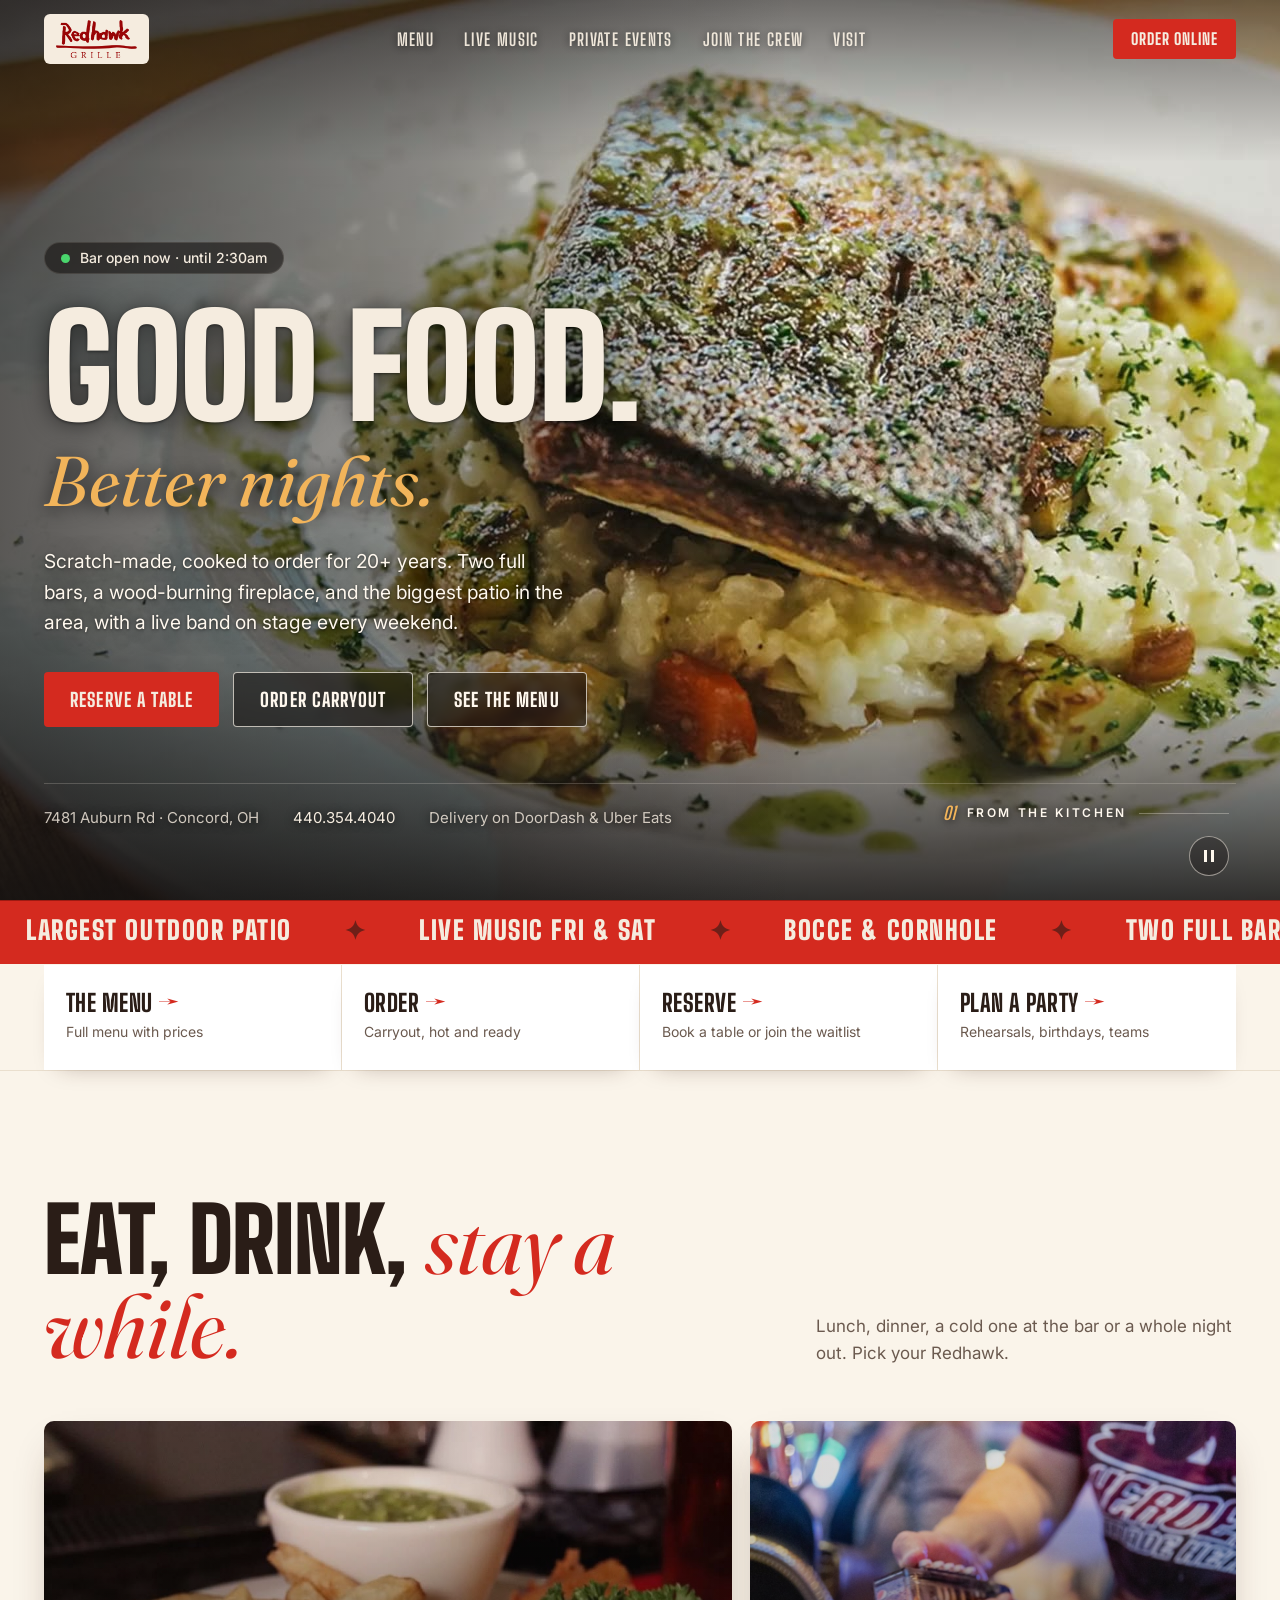
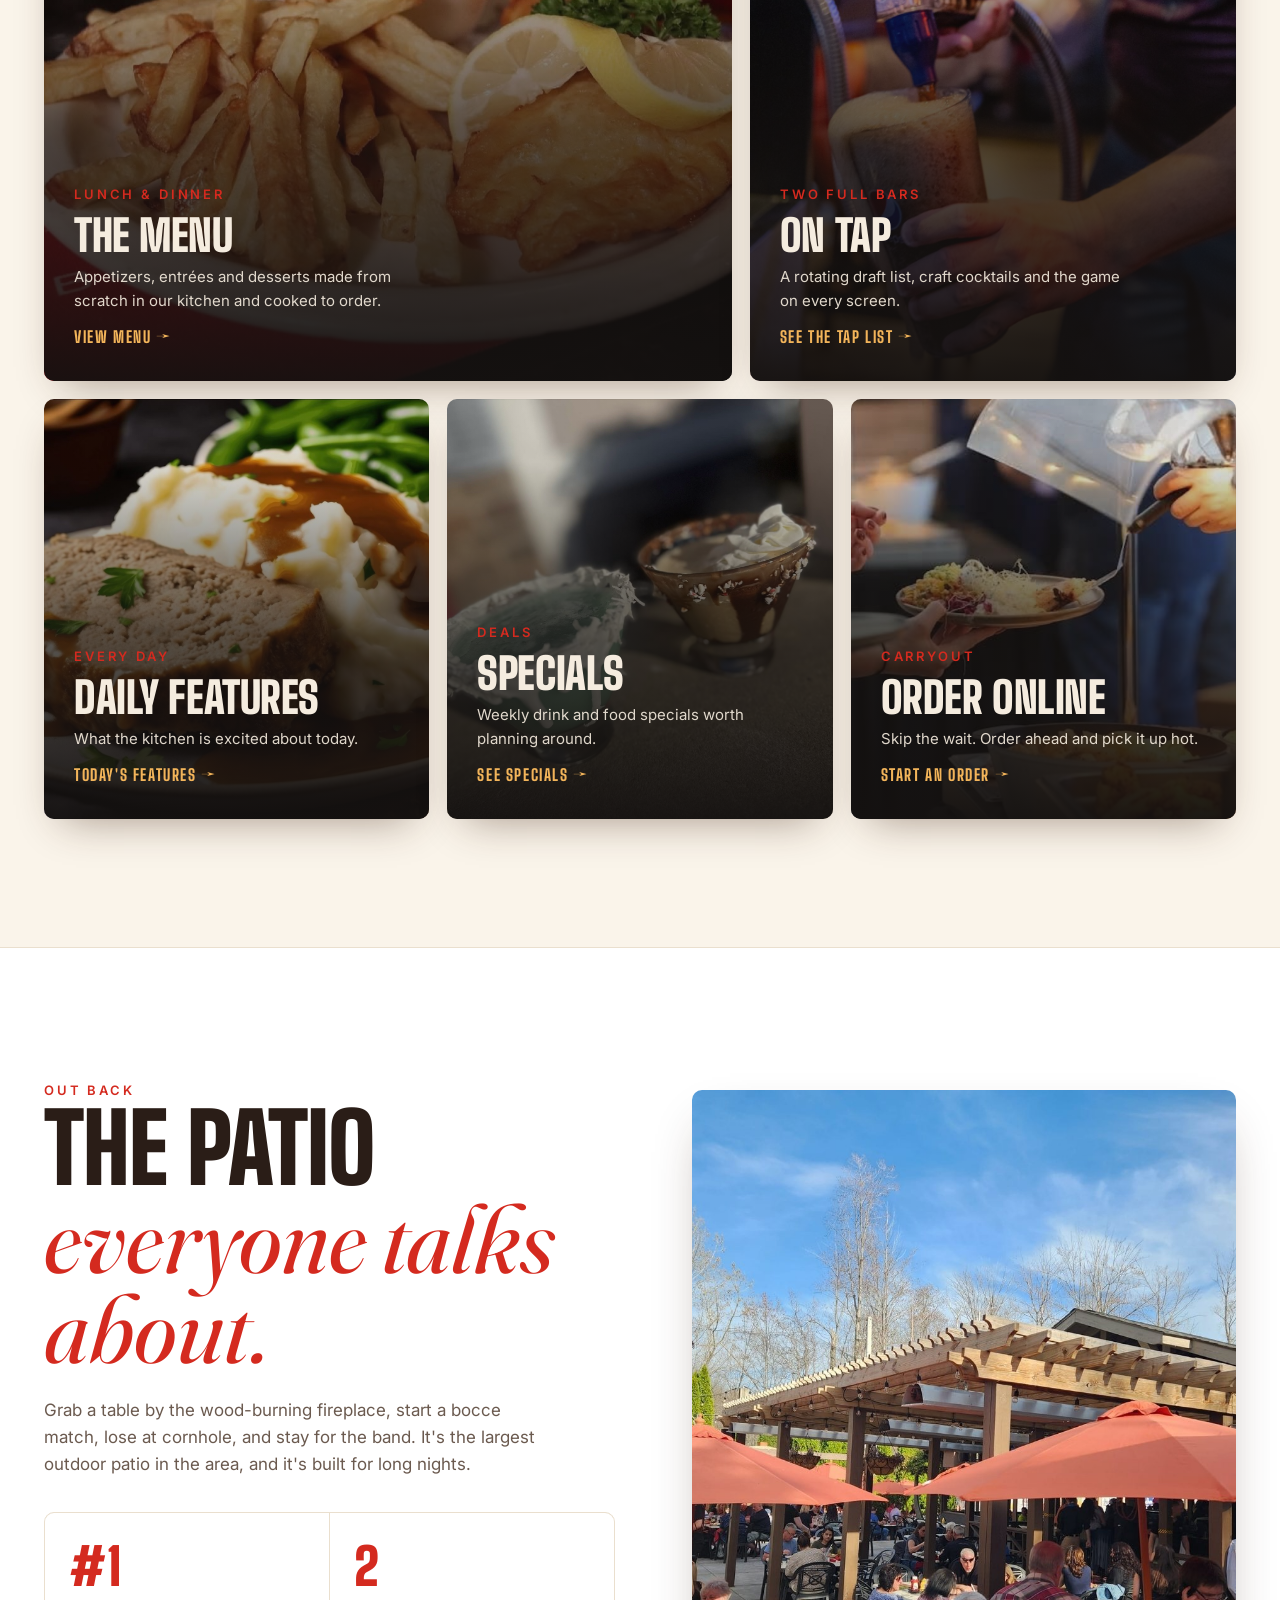
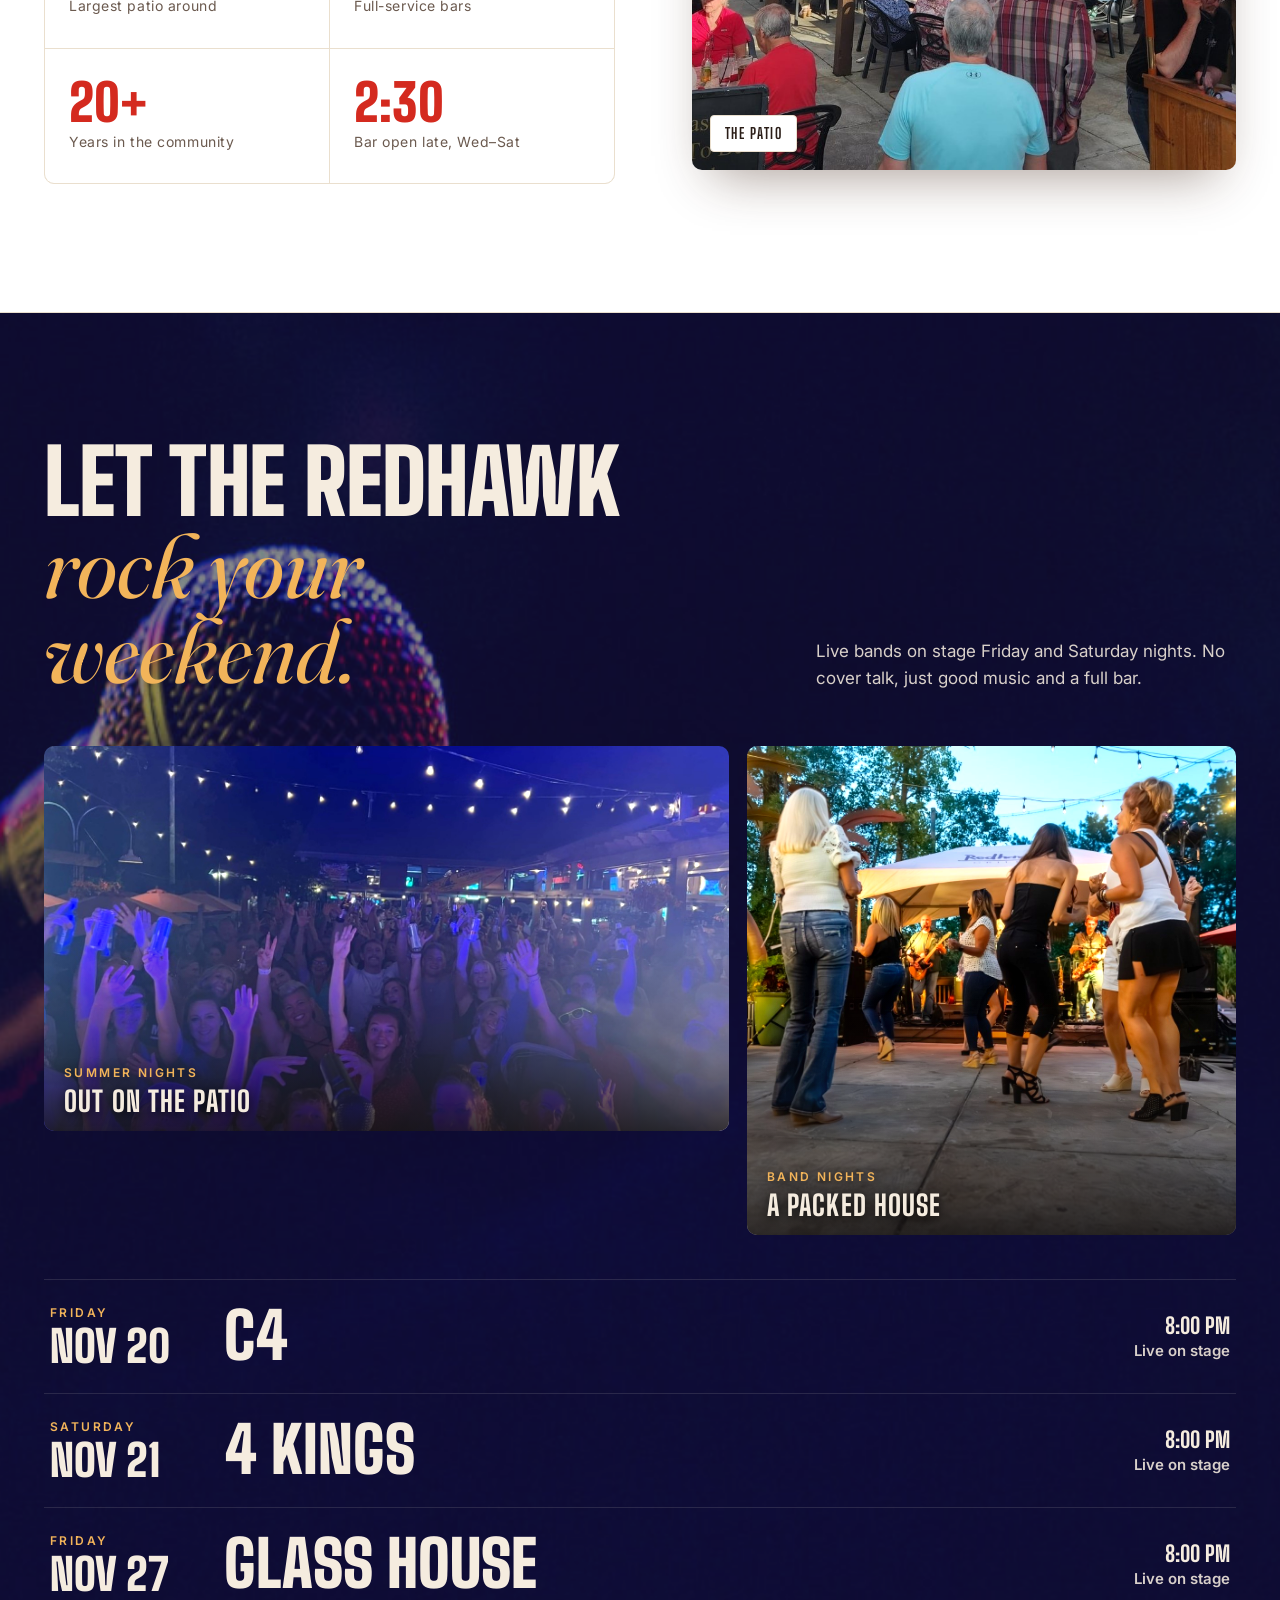
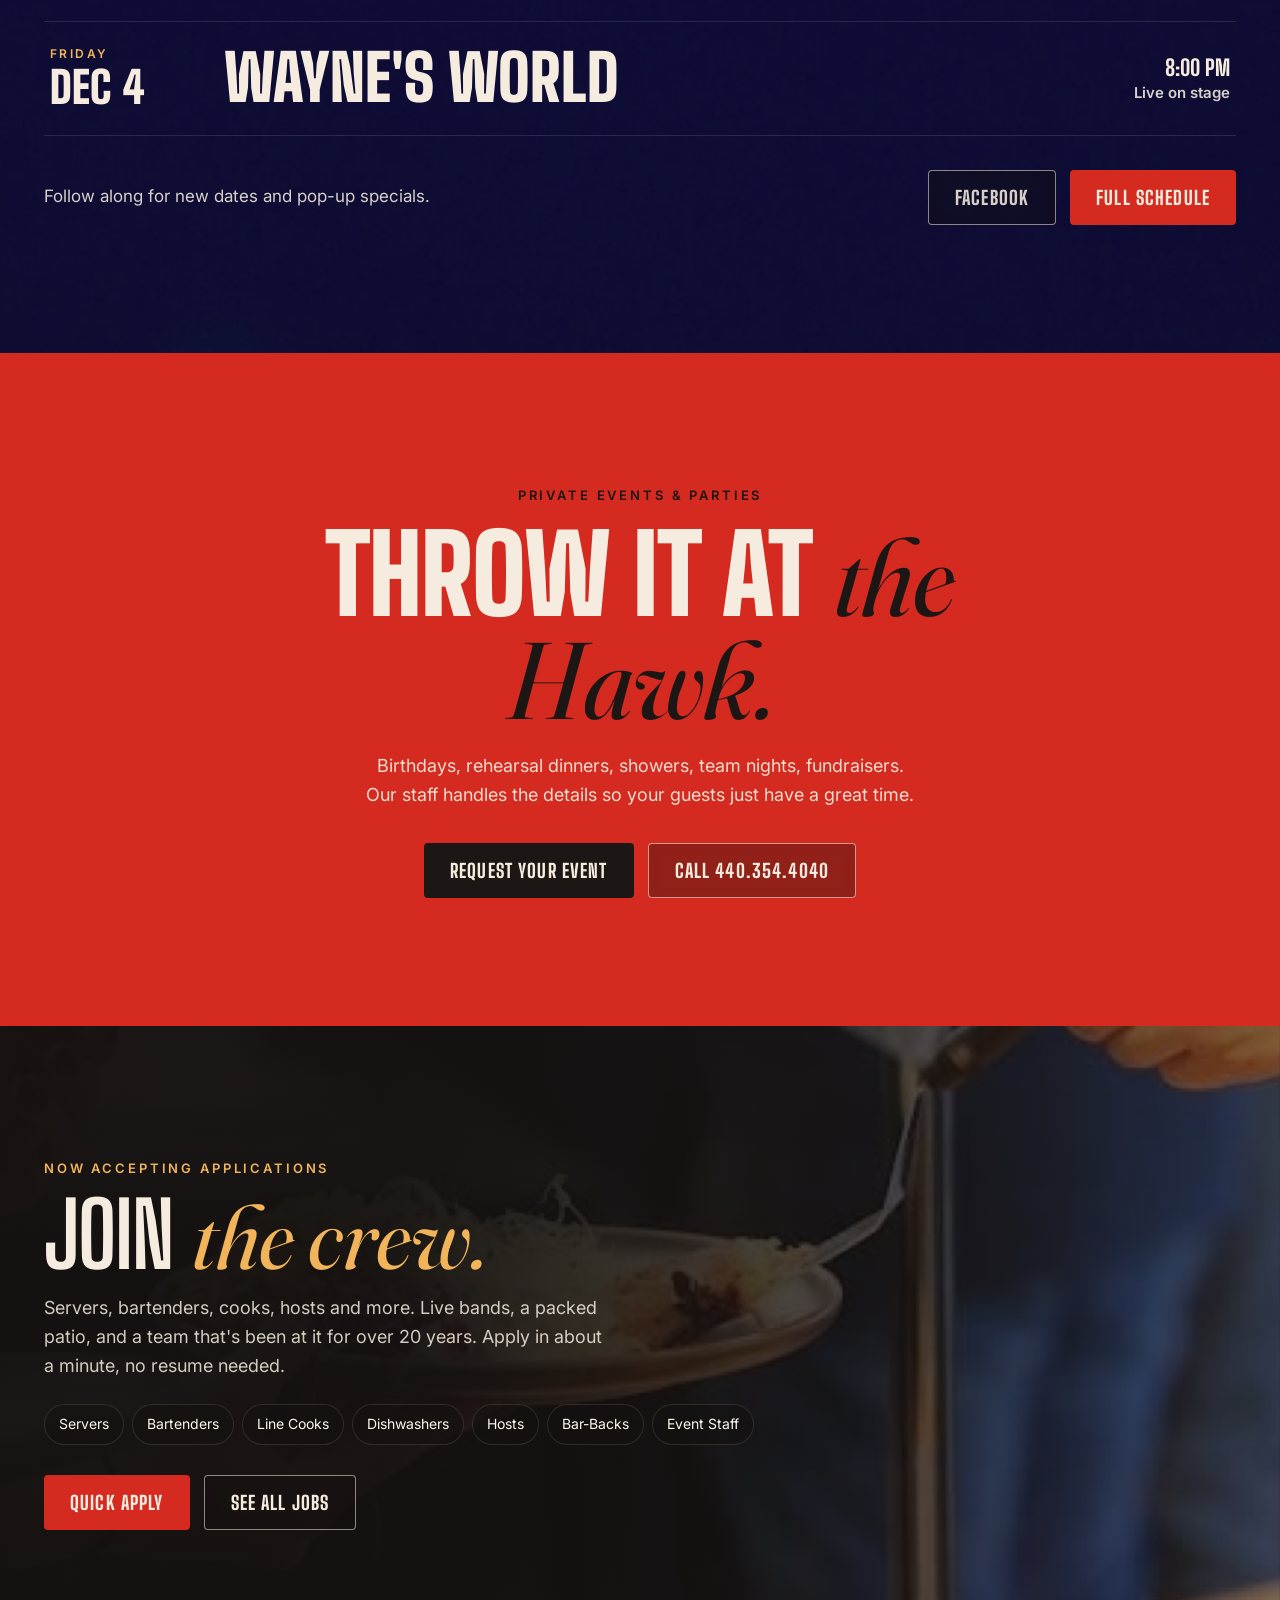
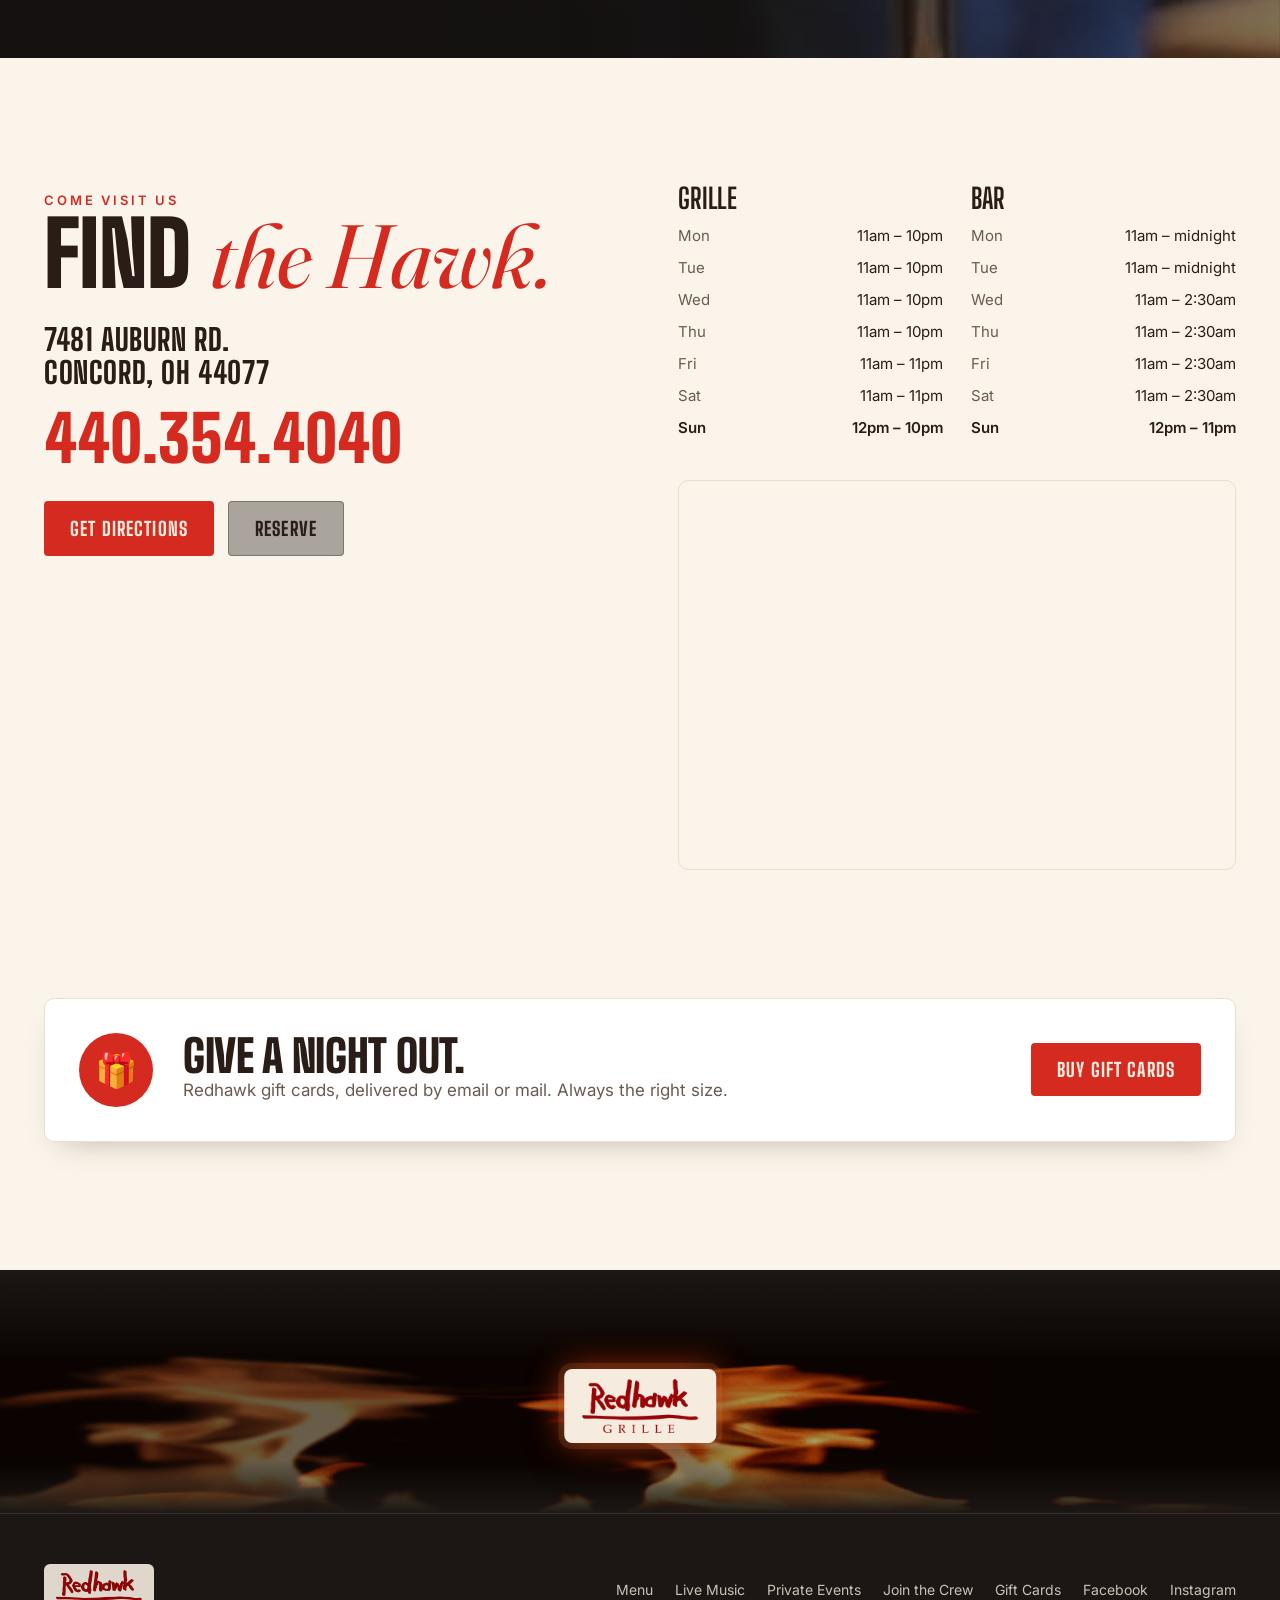
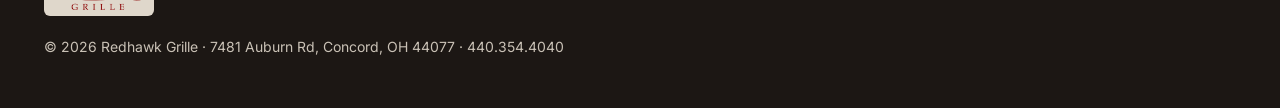
==== commit 8e03017e: "Hero film: back to version A (soft crossfades), Dad's pick" ====
--- a/index.html
+++ b/index.html
@@ -194,7 +194,7 @@
 </nav>
 <!-- /SHARED:FOOTER -->
 
-<script>window.HERO_CHAPTERS=[[0, "From the kitchen"], [2.63, "The koi pond"], [5.23, "The big patio"], [7.74, "Off the grill"], [10.59, "The dining room"], [12.67, "Band nights"]]</script>
+<script>window.HERO_CHAPTERS=[[0, "From the kitchen"], [3.35, "The koi pond"], [6.45, "The big patio"], [8.85, "Off the grill"], [12.15, "The dining room"], [14.05, "Band nights"]]</script>
 <script>
 
 // hours (from redhawkgrille.com/location). Index 0=Sun. [open,close] in decimal hours; close>24 = after midnight.
